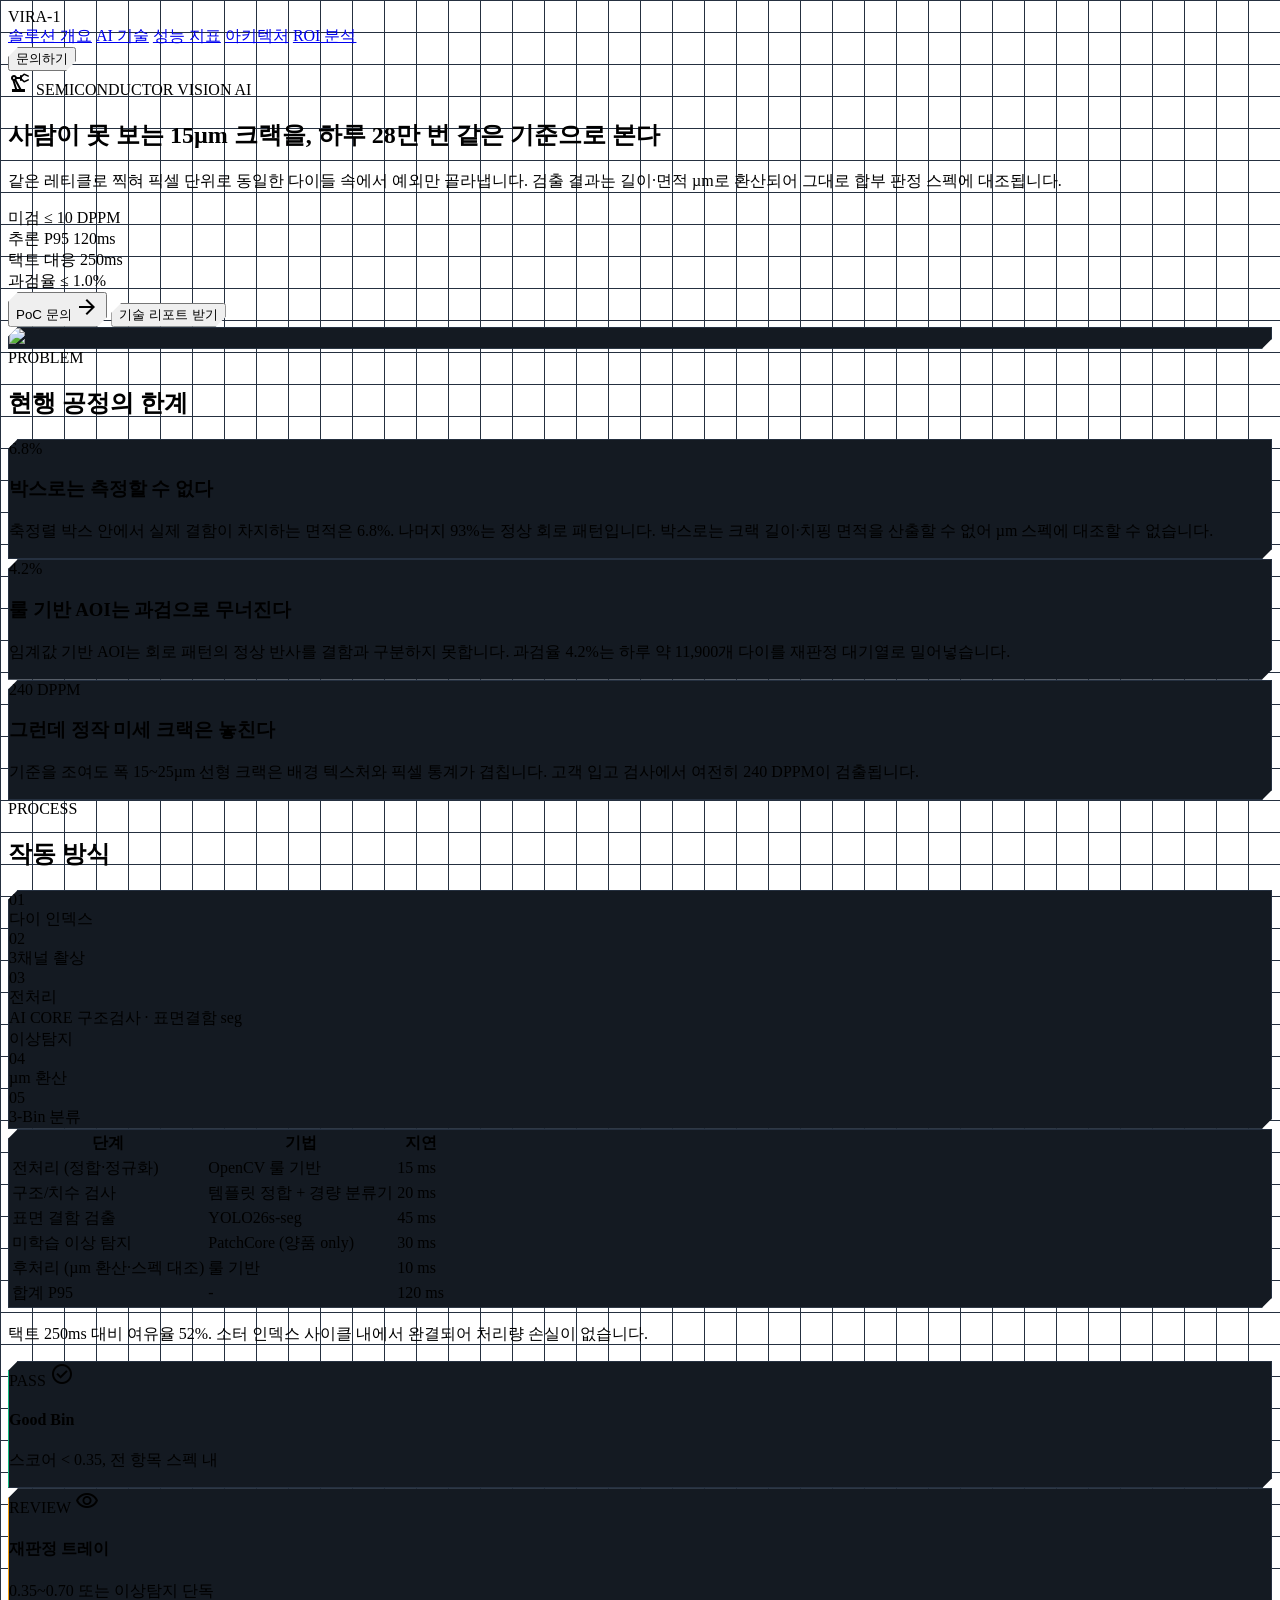
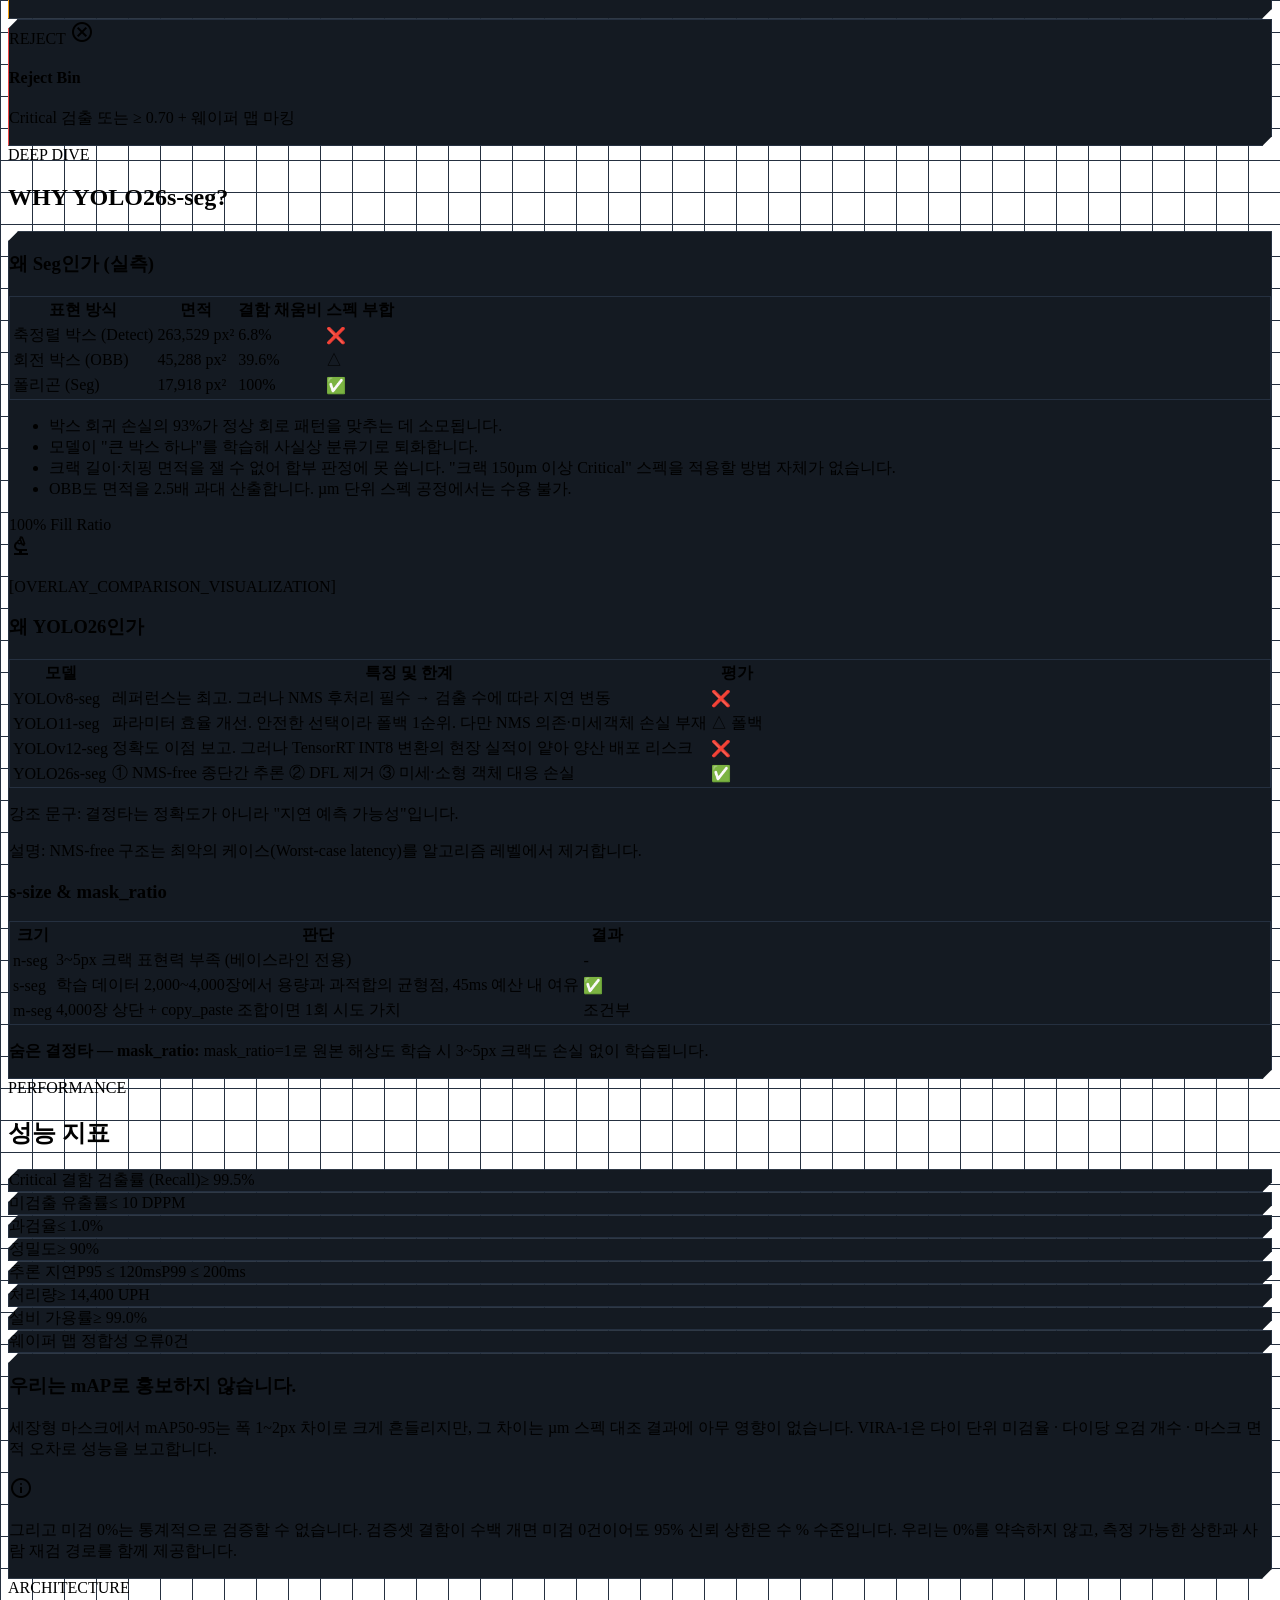
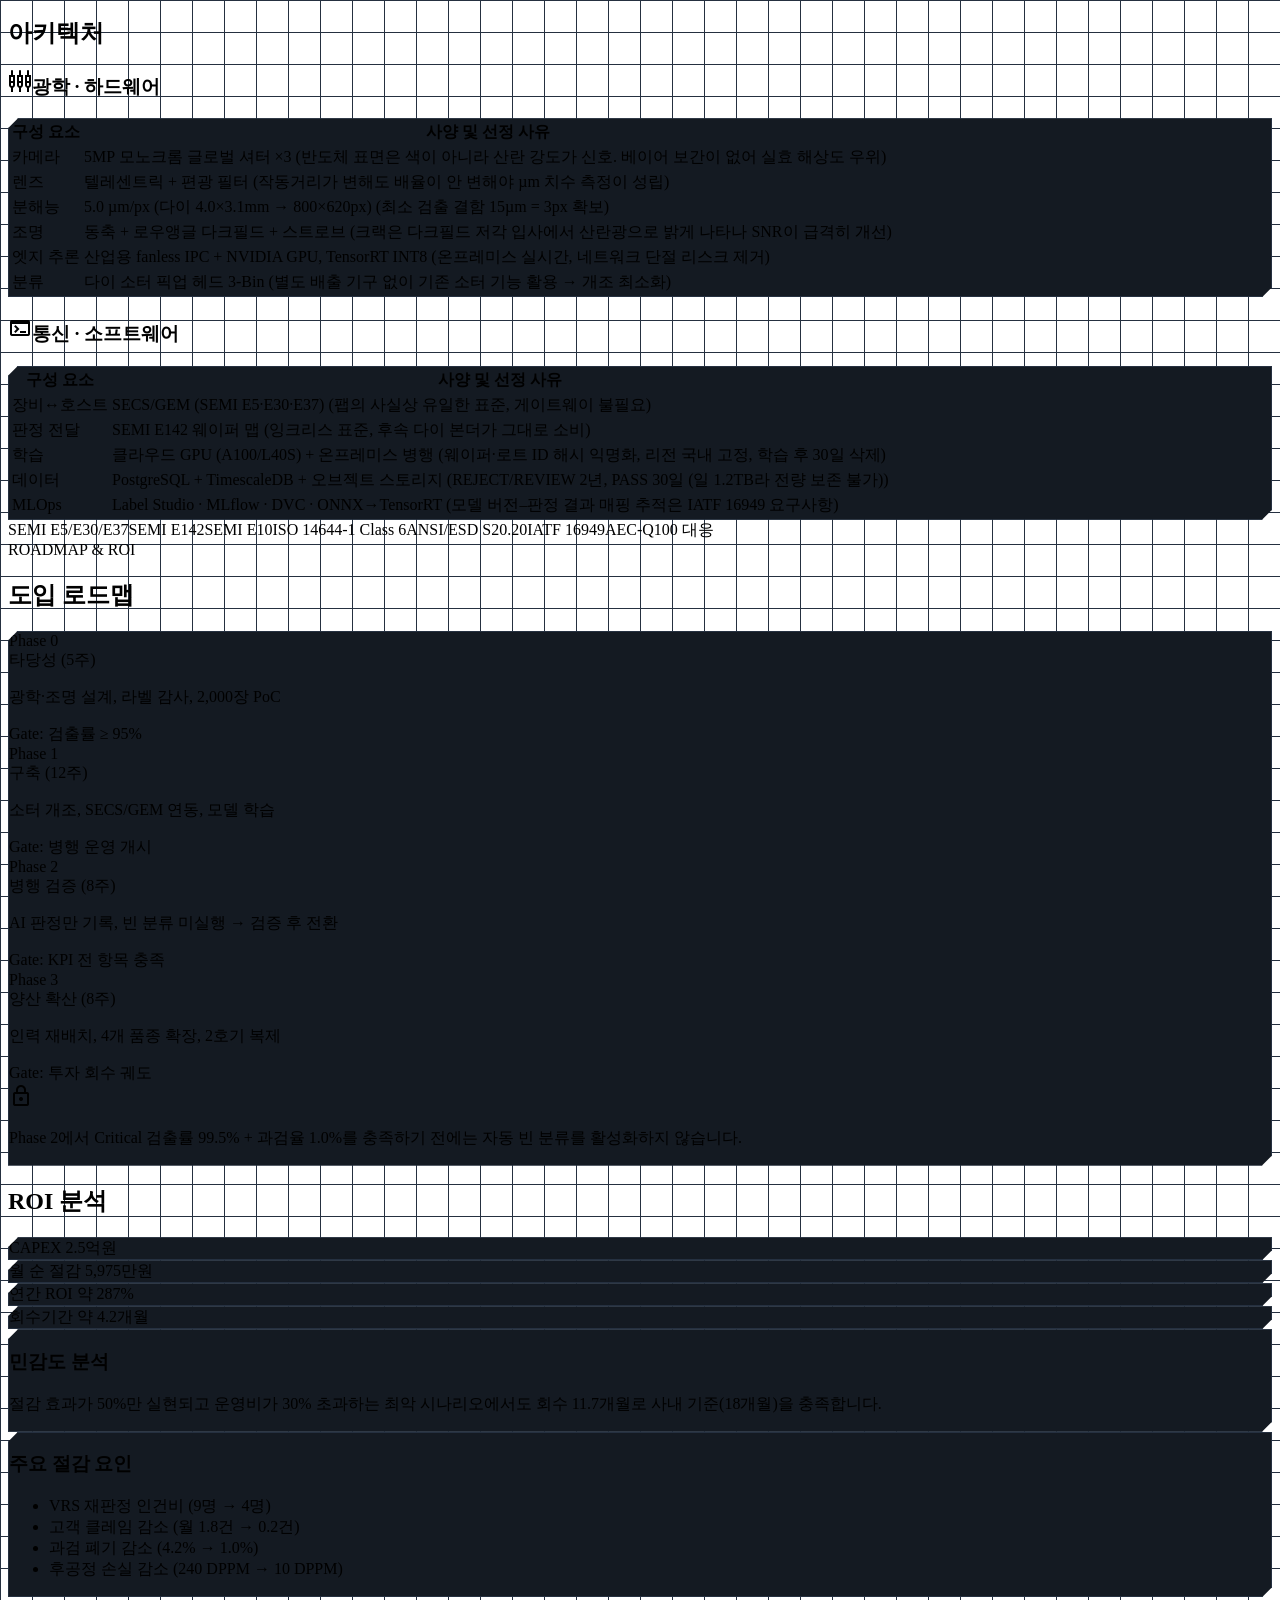
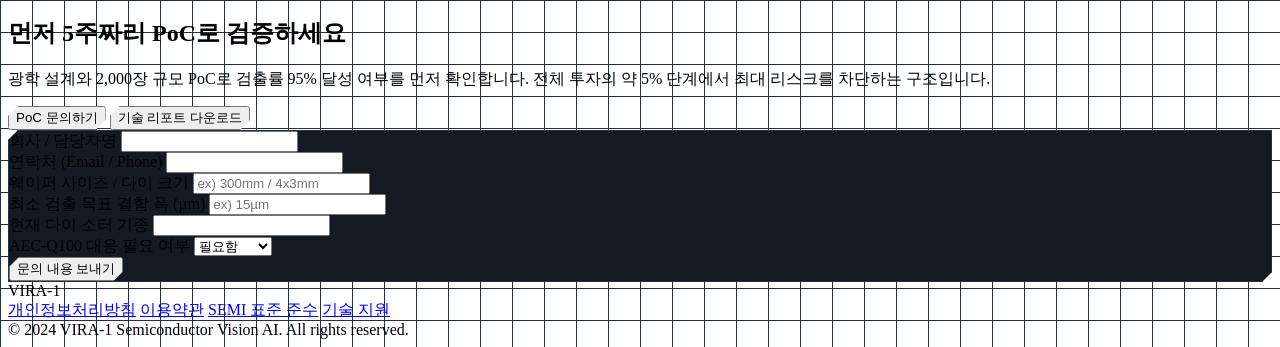
==== index.html @ bc15e4a3 "v4" ====
<!DOCTYPE html>

<html class="dark" lang="ko"><head>
<meta charset="utf-8"/>
<meta content="width=device-width, initial-scale=1.0" name="viewport"/>
<title>VIRA-1: Semiconductor AI Vision Inspection</title>
<script src="https://cdn.tailwindcss.com?plugins=forms,container-queries"></script>
<link href="https://fonts.googleapis.com/css2?family=Hanken+Grotesk:wght@400;600;700&amp;family=JetBrains+Mono:wght@400;500&amp;display=swap" rel="stylesheet"/>
<link href="https://fonts.googleapis.com/css2?family=Material+Symbols+Outlined:wght,FILL@100..700,0..1&amp;display=swap" rel="stylesheet"/>
<script id="tailwind-config">
        tailwind.config = {
            darkMode: "class",
            theme: {
                extend: {
                    "colors": {
                        "inverse-surface": "#dde4e5",
                        "primary-fixed-dim": "#2fd9f4",
                        "surface-container-low": "#161d1e",
                        "on-primary-fixed-variant": "#004e5a",
                        "tertiary": "#ffd6a7",
                        "primary-fixed": "#a2eeff",
                        "on-tertiary-container": "#704500",
                        "on-secondary-container": "#00311f",
                        "on-primary-fixed": "#001f25",
                        "surface": "#0e1416",
                        "on-tertiary-fixed": "#2a1700",
                        "tertiary-fixed-dim": "#ffb95f",
                        "on-surface-variant": "#bbc9cd",
                        "on-surface": "#dde4e5",
                        "secondary": "#4edea3",
                        "surface-bright": "#343a3c",
                        "surface-variant": "#2f3638",
                        "surface-container": "#1a2122",
                        "on-error": "#690005",
                        "on-error-container": "#ffdad6",
                        "error-container": "#93000a",
                        "on-tertiary": "#472a00",
                        "secondary-fixed": "#6ffbbe",
                        "inverse-on-surface": "#2b3233",
                        "outline": "#859397",
                        "surface-dim": "#0e1416",
                        "surface-tint": "#2fd9f4",
                        "inverse-primary": "#006877",
                        "primary": "#8aebff",
                        "tertiary-fixed": "#ffddb8",
                        "background": "#0B0F14", /* OVERRIDING BASE BACKGROUND PER STYLE GUIDANCE */
                        "on-primary-container": "#005763",
                        "surface-container-highest": "#2f3638",
                        "on-secondary": "#003824",
                        "on-secondary-fixed-variant": "#005236",
                        "secondary-fixed-dim": "#4edea3",
                        "on-background": "#dde4e5",
                        "on-tertiary-fixed-variant": "#653e00",
                        "error": "#ffb4ab",
                        "secondary-container": "#00a572",
                        "surface-container-high": "#242b2d",
                        "surface-container-lowest": "#090f11",
                        "on-secondary-fixed": "#002113",
                        "on-primary": "#00363e",
                        "primary-container": "#22d3ee",
                        "tertiary-container": "#ffb147",
                        "outline-variant": "#253040" /* OVERRIDING BASE OUTLINE PER STYLE GUIDANCE */
                    },
                    "borderRadius": {
                        "DEFAULT": "0.25rem",
                        "lg": "0.5rem",
                        "xl": "0.75rem",
                        "full": "9999px"
                    },
                    "spacing": {
                        "grid-unit": "8px",
                        "gutter": "24px",
                        "section-gap": "96px",
                        "card-padding": "24px",
                        "container-max": "1200px"
                    },
                    "fontFamily": {
                        "data-sm": ["JetBrains Mono"],
                        "headline-md": ["Hanken Grotesk"],
                        "display-lg": ["Hanken Grotesk"],
                        "body-lg": ["Hanken Grotesk"],
                        "body-md": ["Hanken Grotesk"],
                        "label-mono": ["JetBrains Mono"],
                        "headline-sm": ["Hanken Grotesk"]
                    },
                    "fontSize": {
                        "data-sm": ["12px", { "lineHeight": "1.2", "fontWeight": "400" }],
                        "headline-md": ["32px", { "lineHeight": "1.2", "fontWeight": "600" }],
                        "display-lg": ["48px", { "lineHeight": "1.1", "letterSpacing": "-0.02em", "fontWeight": "700" }],
                        "body-lg": ["18px", { "lineHeight": "1.6", "fontWeight": "400" }],
                        "body-md": ["16px", { "lineHeight": "1.5", "fontWeight": "400" }],
                        "label-mono": ["14px", { "lineHeight": "1.2", "fontWeight": "500" }],
                        "headline-sm": ["24px", { "lineHeight": "1.3", "fontWeight": "600" }]
                    }
                }
            }
        }
    </script>
<style>
        .wafer-grid {
            background-image: 
                linear-gradient(to right, #253040 1px, transparent 1px),
                linear-gradient(to bottom, #253040 1px, transparent 1px);
            background-size: 32px 32px;
        }
        .tech-card {
            background-color: #141A22;
            border: 1px solid #253040;
            transition: all 0.2s ease-in-out;
        }
        .tech-card:hover {
            border-color: rgba(34, 211, 238, 0.5);
            box-shadow: inset 0 0 20px rgba(34, 211, 238, 0.05);
        }
        .polygon-outline {
            clip-path: polygon(10px 0, 100% 0, 100% calc(100% - 10px), calc(100% - 10px) 100%, 0 100%, 0 10px);
        }
        .glow-accent {
            box-shadow: 0 0 15px rgba(34, 211, 238, 0.2);
        }
        .status-pass {
            background-color: rgba(16, 185, 129, 0.1);
            border-left: 2px solid #10B981;
            border-top: 1px solid #253040;
            border-right: 1px solid #253040;
            border-bottom: 1px solid #253040;
        }
    </style>
</head>
<body class="bg-background text-on-background min-h-screen font-body-md text-body-md flex flex-col relative wafer-grid">
<!-- Navbar -->
<nav class="bg-surface/80 dark:bg-surface/80 backdrop-blur-md font-headline-sm text-headline-sm. Labels: font-label-mono text-label-mono. docked full-width top-0 sticky border-b border-outline-variant/30 flat no shadows flex justify-between items-center w-full px-gutter max-w-container-max mx-auto h-16 z-50">
<div class="font-headline-sm text-headline-sm font-bold tracking-tighter text-primary dark:text-primary">VIRA-1</div>
<div class="hidden md:flex space-x-8">
<a class="text-on-surface-variant dark:text-on-surface-variant hover:text-primary dark:hover:text-primary transition-colors hover:bg-surface-container-high/50 transition-all duration-200 px-4 py-2 rounded-DEFAULT font-label-mono text-label-mono" href="#overview">솔루션 개요</a>
<a class="text-on-surface-variant dark:text-on-surface-variant hover:text-primary dark:hover:text-primary transition-colors hover:bg-surface-container-high/50 transition-all duration-200 px-4 py-2 rounded-DEFAULT font-label-mono text-label-mono" href="#ai-tech">AI 기술</a>
<a class="text-on-surface-variant dark:text-on-surface-variant hover:text-primary dark:hover:text-primary transition-colors hover:bg-surface-container-high/50 transition-all duration-200 px-4 py-2 rounded-DEFAULT font-label-mono text-label-mono" href="#metrics">성능 지표</a>
<a class="text-on-surface-variant dark:text-on-surface-variant hover:text-primary dark:hover:text-primary transition-colors hover:bg-surface-container-high/50 transition-all duration-200 px-4 py-2 rounded-DEFAULT font-label-mono text-label-mono" href="#architecture">아키텍처</a>
<a class="text-on-surface-variant dark:text-on-surface-variant hover:text-primary dark:hover:text-primary transition-colors hover:bg-surface-container-high/50 transition-all duration-200 px-4 py-2 rounded-DEFAULT font-label-mono text-label-mono" href="#roi">ROI 분석</a>
</div>
<button class="bg-primary-container text-black font-label-mono text-label-mono px-6 py-2 hover:bg-primary transition-colors polygon-outline">문의하기</button>
</nav>
<!-- Main Content -->
<main class="flex-grow w-full max-w-container-max mx-auto px-gutter pb-section-gap">
<!-- Section 1: Hero -->
<section class="min-h-[80vh] flex flex-col justify-center items-start pt-section-gap">
<div class="grid grid-cols-1 md:grid-cols-2 gap-gutter items-center w-full">
<div class="space-y-6 z-10">
<div class="inline-flex items-center space-x-2 border border-outline-variant px-3 py-1 rounded-DEFAULT text-primary font-label-mono text-label-mono">
<span class="material-symbols-outlined text-[16px]">precision_manufacturing</span>
<span class="">SEMICONDUCTOR VISION AI</span>
</div>
<h1 class="font-display-lg text-display-lg text-on-surface">사람이 못 보는 15µm 크랙을, 하루 28만 번 같은 기준으로 본다</h1>
<p class="font-body-lg text-body-lg text-on-surface-variant max-w-2xl">같은 레티클로 찍혀 픽셀 단위로 동일한 다이들 속에서 예외만 골라냅니다. 검출 결과는 길이·면적 µm로 환산되어 그대로 합부 판정 스펙에 대조됩니다.</p><div class="grid grid-cols-2 md:grid-cols-4 gap-4 mt-6 border-t border-b border-outline-variant/30 py-4">
<div class="flex flex-col">
<span class="text-on-surface-variant/50 font-label-mono text-data-sm">미검</span>
<span class="text-primary font-bold font-data-sm text-body-lg tracking-tighter">≤ 10 DPPM</span>
</div>
<div class="flex flex-col">
<span class="text-on-surface-variant/50 font-label-mono text-data-sm">추론 P95</span>
<span class="text-primary font-bold font-data-sm text-body-lg tracking-tighter">120ms</span>
</div>
<div class="flex flex-col">
<span class="text-on-surface-variant/50 font-label-mono text-data-sm">택트 대응</span>
<span class="text-primary font-bold font-data-sm text-body-lg tracking-tighter">250ms</span>
</div>
<div class="flex flex-col">
<span class="text-on-surface-variant/50 font-label-mono text-data-sm">과검율</span>
<span class="text-primary font-bold font-data-sm text-body-lg tracking-tighter">≤ 1.0%</span>
</div>
</div>
<div class="flex space-x-4 pt-4"><button class="bg-primary-container text-black font-label-mono text-label-mono px-8 py-3 hover:bg-primary transition-colors polygon-outline flex items-center space-x-2">
<span class="">PoC 문의</span>
<span class="material-symbols-outlined">arrow_forward</span>
</button>
<button class="border border-outline-variant text-on-surface font-label-mono text-label-mono px-8 py-3 hover:bg-surface-container-high/50 transition-colors polygon-outline">
    기술 리포트 받기
</button></div>
</div>
<div class="relative h-[400px] w-full tech-card polygon-outline flex items-center justify-center overflow-hidden glow-accent">
<img class="w-full h-full object-cover opacity-60 mix-blend-screen" data-alt="A highly detailed, ultra-realistic macro shot of a 300mm semiconductor wafer under inspection. The scene is illuminated by technical, glowing cyan light panels reflecting off the silicon surface. The aesthetic is industrial, precise, and futuristic, strictly adhering to a dark-mode palette (#0B0F14 base) with luminescent #22D3EE accents. Thin geometric overlays simulate an AI vision targeting system scanning the microchips." src="https://lh3.googleusercontent.com/aida-public/[base64]"/>
<div class="absolute inset-0 border border-primary/50 m-4 pointer-events-none"></div>
<div class="absolute inset-0 bg-gradient-to-t from-background via-transparent to-transparent"></div>
</div>
</div>
</section><section class="pt-section-gap" id="problem">
<div class="space-y-4 mb-12">
<div class="inline-flex items-center px-3 py-1 border border-outline-variant rounded-DEFAULT text-primary font-label-mono text-label-mono">
      PROBLEM
    </div>
<h2 class="font-headline-md text-headline-md text-on-surface">현행 공정의 한계</h2>
</div>
<div class="grid grid-cols-1 md:grid-cols-3 gap-gutter">
<!-- Card 1 -->
<div class="tech-card p-card-padding polygon-outline flex flex-col space-y-4">
<div class="font-display-lg text-display-lg text-primary tabular-nums">6.8%</div>
<h3 class="font-headline-sm text-headline-sm text-on-surface">박스로는 측정할 수 없다</h3>
<p class="font-body-md text-body-md text-on-surface-variant">축정렬 박스 안에서 실제 결함이 차지하는 면적은 6.8%. 나머지 93%는 정상 회로 패턴입니다. 박스로는 크랙 길이·치핑 면적을 산출할 수 없어 µm 스펙에 대조할 수 없습니다.</p>
</div>
<!-- Card 2 -->
<div class="tech-card p-card-padding polygon-outline flex flex-col space-y-4">
<div class="font-display-lg text-display-lg text-primary tabular-nums">4.2%</div>
<h3 class="font-headline-sm text-headline-sm text-on-surface">룰 기반 AOI는 과검으로 무너진다</h3>
<p class="font-body-md text-body-md text-on-surface-variant">임계값 기반 AOI는 회로 패턴의 정상 반사를 결함과 구분하지 못합니다. 과검율 4.2%는 하루 약 11,900개 다이를 재판정 대기열로 밀어넣습니다.</p>
</div>
<!-- Card 3 -->
<div class="tech-card p-card-padding polygon-outline flex flex-col space-y-4">
<div class="font-display-lg text-display-lg text-primary tabular-nums">240 DPPM</div>
<h3 class="font-headline-sm text-headline-sm text-on-surface">그런데 정작 미세 크랙은 놓친다</h3>
<p class="font-body-md text-body-md text-on-surface-variant">기준을 조여도 폭 15~25µm 선형 크랙은 배경 텍스처와 픽셀 통계가 겹칩니다. 고객 입고 검사에서 여전히 240 DPPM이 검출됩니다.</p>
</div>
</div>
</section>
<!-- Process Section -->
<section class="pt-section-gap" id="how-it-works">
<div class="space-y-4 mb-12">
<div class="inline-flex items-center px-3 py-1 border border-outline-variant rounded-DEFAULT text-primary font-label-mono text-label-mono">
      PROCESS
    </div>
<h2 class="font-headline-md text-headline-md text-on-surface">작동 방식</h2>
</div>
<!-- Flow Diagram -->
<div class="tech-card p-card-padding polygon-outline mb-12 overflow-x-auto">
<div class="flex items-center justify-between min-w-[800px] py-8">
<div class="flex flex-col items-center space-y-2">
<div class="w-12 h-12 border border-primary/30 flex items-center justify-center text-primary font-label-mono text-data-sm">01</div>
<span class="text-on-surface font-label-mono text-label-mono">다이 인덱스</span>
</div>
<div class="flex-grow h-px bg-outline-variant/30 mx-4 relative">
<div class="absolute right-0 -top-1 w-2 h-2 border-t border-r border-primary/50 rotate-45"></div>
</div>
<div class="flex flex-col items-center space-y-2">
<div class="w-12 h-12 border border-primary/30 flex items-center justify-center text-primary font-label-mono text-data-sm">02</div>
<span class="text-on-surface font-label-mono text-label-mono">3채널 촬상</span>
</div>
<div class="flex-grow h-px bg-outline-variant/30 mx-4 relative">
<div class="absolute right-0 -top-1 w-2 h-2 border-t border-r border-primary/50 rotate-45"></div>
</div>
<div class="flex flex-col items-center space-y-2">
<div class="w-12 h-12 border border-primary/30 flex items-center justify-center text-primary font-label-mono text-data-sm">03</div>
<span class="text-on-surface font-label-mono text-label-mono">전처리</span>
</div>
<div class="flex-grow h-px bg-outline-variant/30 mx-4 relative">
<div class="absolute right-0 -top-1 w-2 h-2 border-t border-r border-primary/50 rotate-45"></div>
</div>
<div class="flex flex-col items-center space-y-2 px-6 py-4 border border-primary/50 bg-primary/5">
<span class="text-primary font-label-mono text-data-sm mb-1">AI CORE</span>
<span class="text-on-surface font-bold text-center text-label-mono">구조검사 · 표면결함 seg<br/>이상탐지</span>
</div>
<div class="flex-grow h-px bg-outline-variant/30 mx-4 relative">
<div class="absolute right-0 -top-1 w-2 h-2 border-t border-r border-primary/50 rotate-45"></div>
</div>
<div class="flex flex-col items-center space-y-2">
<div class="w-12 h-12 border border-primary/30 flex items-center justify-center text-primary font-label-mono text-data-sm">04</div>
<span class="text-on-surface font-label-mono text-label-mono">µm 환산</span>
</div>
<div class="flex-grow h-px bg-outline-variant/30 mx-4 relative">
<div class="absolute right-0 -top-1 w-2 h-2 border-t border-r border-primary/50 rotate-45"></div>
</div>
<div class="flex flex-col items-center space-y-2">
<div class="w-12 h-12 border border-primary/30 flex items-center justify-center text-primary font-label-mono text-data-sm">05</div>
<span class="text-on-surface font-label-mono text-label-mono">3-Bin 분류</span>
</div>
</div>
</div>
<!-- Performance Table -->
<div class="tech-card polygon-outline overflow-hidden mb-6">
<table class="w-full text-left border-collapse">
<thead>
<tr class="border-b border-outline-variant/30 bg-surface-container-low">
<th class="p-4 font-label-mono text-label-mono text-on-surface-variant">단계</th>
<th class="p-4 font-label-mono text-label-mono text-on-surface-variant">기법</th>
<th class="p-4 font-label-mono text-label-mono text-on-surface-variant text-right">지연</th>
</tr>
</thead>
<tbody class="font-body-md text-on-surface tabular-nums">
<tr class="border-b border-outline-variant/30">
<td class="p-4">전처리 (정합·정규화)</td>
<td class="p-4 text-on-surface-variant">OpenCV 룰 기반</td>
<td class="p-4 text-right">15 ms</td>
</tr>
<tr class="border-b border-outline-variant/30">
<td class="p-4">구조/치수 검사</td>
<td class="p-4 text-on-surface-variant">템플릿 정합 + 경량 분류기</td>
<td class="p-4 text-right">20 ms</td>
</tr>
<tr class="border-b border-outline-variant/30">
<td class="p-4">표면 결함 검출</td>
<td class="p-4 text-on-surface-variant">YOLO26s-seg</td>
<td class="p-4 text-right">45 ms</td>
</tr>
<tr class="border-b border-outline-variant/30">
<td class="p-4">미학습 이상 탐지</td>
<td class="p-4 text-on-surface-variant">PatchCore (양품 only)</td>
<td class="p-4 text-right">30 ms</td>
</tr>
<tr class="border-b border-outline-variant/30">
<td class="p-4">후처리 (µm 환산·스펙 대조)</td>
<td class="p-4 text-on-surface-variant">룰 기반</td>
<td class="p-4 text-right">10 ms</td>
</tr>
<tr class="bg-primary/10 text-primary font-bold">
<td class="p-4">합계 P95</td>
<td class="p-4">-</td>
<td class="p-4 text-right">120 ms</td>
</tr>
</tbody>
</table>
</div>
<p class="text-on-surface-variant font-body-md mb-12">
    택트 <span class="tabular-nums">250ms</span> 대비 여유율 <span class="tabular-nums">52%</span>. 소터 인덱스 사이클 내에서 완결되어 처리량 손실이 없습니다.
  </p>
<!-- Classification Cards -->
<div class="grid grid-cols-1 md:grid-cols-3 gap-gutter">
<div class="tech-card p-card-padding polygon-outline border-l-4" style="border-left-color: #10B981;">
<div class="flex justify-between items-start mb-4">
<span class="font-label-mono text-label-mono px-2 py-1 bg-[#10B981]/10 text-[#10B981]">PASS</span>
<span class="material-symbols-outlined text-[#10B981]">check_circle</span>
</div>
<h4 class="font-headline-sm text-headline-sm text-on-surface mb-2">Good Bin</h4>
<p class="font-body-md text-on-surface-variant">스코어 &lt; 0.35, 전 항목 스펙 내</p>
</div>
<div class="tech-card p-card-padding polygon-outline border-l-4" style="border-left-color: #F59E0B;">
<div class="flex justify-between items-start mb-4">
<span class="font-label-mono text-label-mono px-2 py-1 bg-[#F59E0B]/10 text-[#F59E0B]">REVIEW</span>
<span class="material-symbols-outlined text-[#F59E0B]">visibility</span>
</div>
<h4 class="font-headline-sm text-headline-sm text-on-surface mb-2">재판정 트레이</h4>
<p class="font-body-md text-on-surface-variant">0.35~0.70 또는 이상탐지 단독</p>
</div>
<div class="tech-card p-card-padding polygon-outline border-l-4" style="border-left-color: #EF4444;">
<div class="flex justify-between items-start mb-4">
<span class="font-label-mono text-label-mono px-2 py-1 bg-[#EF4444]/10 text-[#EF4444]">REJECT</span>
<span class="material-symbols-outlined text-[#EF4444]">cancel</span>
</div>
<h4 class="font-headline-sm text-headline-sm text-on-surface mb-2">Reject Bin</h4>
<p class="font-body-md text-on-surface-variant">Critical 검출 또는 ≥ 0.70 + 웨이퍼 맵 마킹</p>
</div>
</div>
</section>
<!-- Deep Dive Section -->
<section class="pt-section-gap" id="yolo-deep-dive">
<div class="space-y-4 mb-12">
<div class="inline-flex items-center px-3 py-1 border border-outline-variant rounded-DEFAULT text-primary font-label-mono text-label-mono">DEEP DIVE</div>
<h2 class="font-headline-md text-headline-md text-on-surface">WHY YOLO26s-seg?</h2>
</div>
<div class="tech-card polygon-outline overflow-hidden">
<div class="p-card-padding space-y-12">
<!-- Block 1 -->
<div>
<h3 class="font-headline-sm text-primary mb-4">왜 Seg인가 (실측)</h3>
<div class="grid grid-cols-1 md:grid-cols-2 gap-gutter">
<div class="space-y-6">
<div class="tech-card bg-surface-container-lowest/50 p-4 border-primary/30 overflow-x-auto">
<table class="w-full text-data-sm tabular-nums min-w-[300px]">
<thead class="text-on-surface-variant border-b border-outline-variant/30">
<tr>
<th class="pb-2 text-left">표현 방식</th>
<th class="pb-2 text-right">면적</th>
<th class="pb-2 text-right">결함 채움비</th>
<th class="pb-2 text-center">스펙 부합</th>
</tr>
</thead>
<tbody class="text-on-surface">
<tr class="border-b border-outline-variant/10">
<td class="py-2">축정렬 박스 (Detect)</td>
<td class="py-2 text-right">263,529 px²</td>
<td class="py-2 text-right text-[#EF4444]">6.8%</td>
<td class="py-2 text-center">❌</td>
</tr>
<tr class="border-b border-outline-variant/10">
<td class="py-2">회전 박스 (OBB)</td>
<td class="py-2 text-right">45,288 px²</td>
<td class="py-2 text-right text-[#F59E0B]">39.6%</td>
<td class="py-2 text-center">△</td>
</tr>
<tr>
<td class="py-2 text-primary">폴리곤 (Seg)</td>
<td class="py-2 text-right text-primary">17,918 px²</td>
<td class="py-2 text-right text-primary">100%</td>
<td class="py-2 text-center">✅</td>
</tr>
</tbody>
</table>
</div>
<div class="space-y-4">
<ul class="list-disc pl-5 space-y-2 text-body-md text-on-surface-variant">
<li>박스 회귀 손실의 93%가 정상 회로 패턴을 맞추는 데 소모됩니다.</li>
<li>모델이 "큰 박스 하나"를 학습해 사실상 분류기로 퇴화합니다.</li>
<li>크랙 길이·치핑 면적을 잴 수 없어 합부 판정에 못 씁니다. "크랙 150µm 이상 Critical" 스펙을 적용할 방법 자체가 없습니다.</li>
<li>OBB도 면적을 2.5배 과대 산출합니다. µm 단위 스펙 공정에서는 수용 불가.</li>
</ul>
<div class="flex items-center space-x-4"><div class="flex-grow h-2 bg-outline-variant/30 rounded-full overflow-hidden"><div class="h-full bg-primary w-[100%] glow-accent"></div></div><span class="font-label-mono text-primary">100% Fill Ratio</span></div></div>
</div>
<div class="relative aspect-video bg-surface-container-lowest border border-outline-variant/30 flex items-center justify-center overflow-hidden"><div class="absolute inset-0 opacity-20 wafer-grid"></div><div class="z-10 text-center"><span class="material-symbols-outlined text-primary text-4xl mb-2">biotech</span><p class="font-label-mono text-data-sm text-on-surface-variant">[OVERLAY_COMPARISON_VISUALIZATION]</p></div></div>
</div>
</div>
<!-- Block 2 -->
<div class="pt-8 border-t border-outline-variant/30">
<h3 class="font-headline-sm text-primary mb-4">왜 YOLO26인가</h3>
<div class="tech-card bg-surface-container-lowest/50 p-4 border-primary/30 overflow-x-auto mb-6">
<table class="w-full text-data-sm min-w-[500px]">
<thead class="text-on-surface-variant border-b border-outline-variant/30">
<tr>
<th class="pb-2 text-left">모델</th>
<th class="pb-2 text-left">특징 및 한계</th>
<th class="pb-2 text-center">평가</th>
</tr>
</thead>
<tbody class="text-on-surface">
<tr class="border-b border-outline-variant/10">
<td class="py-2 font-bold">YOLOv8-seg</td>
<td class="py-2 text-on-surface-variant">레퍼런스는 최고. 그러나 NMS 후처리 필수 → 검출 수에 따라 지연 변동</td>
<td class="py-2 text-center text-[#EF4444]">❌</td>
</tr>
<tr class="border-b border-outline-variant/10">
<td class="py-2 font-bold">YOLO11-seg</td>
<td class="py-2 text-on-surface-variant">파라미터 효율 개선. 안전한 선택이라 폴백 1순위. 다만 NMS 의존·미세객체 손실 부재</td>
<td class="py-2 text-center text-[#F59E0B]">△ 폴백</td>
</tr>
<tr class="border-b border-outline-variant/10">
<td class="py-2 font-bold">YOLOv12-seg</td>
<td class="py-2 text-on-surface-variant">정확도 이점 보고. 그러나 TensorRT INT8 변환의 현장 실적이 얕아 양산 배포 리스크</td>
<td class="py-2 text-center text-[#EF4444]">❌</td>
</tr>
<tr>
<td class="py-2 font-bold text-primary">YOLO26s-seg</td>
<td class="py-2 text-primary">① NMS-free 종단간 추론 ② DFL 제거 ③ 미세·소형 객체 대응 손실</td>
<td class="py-2 text-center">✅</td>
</tr>
</tbody>
</table>
</div>
<div class="bg-primary/5 border-l-4 border-primary p-4 mb-4">
<p class="font-body-md text-on-surface font-bold">강조 문구: 결정타는 정확도가 아니라 "지연 예측 가능성"입니다.</p>
</div>
<p class="font-body-md text-on-surface-variant">설명: NMS-free 구조는 최악의 케이스(Worst-case latency)를 알고리즘 레벨에서 제거합니다.</p>
</div>
<!-- Block 3 -->
<div class="pt-8 border-t border-outline-variant/30">
<h3 class="font-headline-sm text-primary mb-4">s-size &amp; mask_ratio</h3>
<div class="tech-card bg-surface-container-lowest/50 p-4 border-primary/30 overflow-x-auto mb-6">
<table class="w-full text-data-sm min-w-[400px]">
<thead class="text-on-surface-variant border-b border-outline-variant/30">
<tr>
<th class="pb-2 text-left">크기</th>
<th class="pb-2 text-left">판단</th>
<th class="pb-2 text-center">결과</th>
</tr>
</thead>
<tbody class="text-on-surface">
<tr class="border-b border-outline-variant/10">
<td class="py-2 font-bold">n-seg</td>
<td class="py-2 text-on-surface-variant">3~5px 크랙 표현력 부족 (베이스라인 전용)</td>
<td class="py-2 text-center">-</td>
</tr>
<tr class="border-b border-outline-variant/10">
<td class="py-2 font-bold text-primary">s-seg</td>
<td class="py-2 text-primary">학습 데이터 2,000~4,000장에서 용량과 과적합의 균형점, 45ms 예산 내 여유</td>
<td class="py-2 text-center">✅</td>
</tr>
<tr>
<td class="py-2 font-bold">m-seg</td>
<td class="py-2 text-on-surface-variant">4,000장 상단 + copy_paste 조합이면 1회 시도 가치</td>
<td class="py-2 text-center text-[#F59E0B]">조건부</td>
</tr>
</tbody>
</table>
</div>
<div class="bg-surface-container/50 border border-outline-variant p-4">
<p class="font-body-md text-on-surface-variant"><strong class="text-primary">숨은 결정타 — mask_ratio:</strong> mask_ratio=1로 원본 해상도 학습 시 3~5px 크랙도 손실 없이 학습됩니다.</p>
</div>
</div>
</div>
</div>
</section>
<!-- Performance Section -->
<section class="pt-section-gap" id="performance"><div class="space-y-4 mb-12"><div class="inline-flex items-center px-3 py-1 border border-outline-variant rounded-DEFAULT text-primary font-label-mono text-label-mono">PERFORMANCE</div><h2 class="font-headline-md text-headline-md text-on-surface">성능 지표</h2></div><div class="grid grid-cols-1 md:grid-cols-2 lg:grid-cols-4 gap-gutter mb-12"><div class="tech-card p-4 polygon-outline flex flex-col space-y-2"><span class="text-on-surface-variant/50 font-label-mono text-data-sm">Critical 결함 검출률 (Recall)</span><span class="text-primary font-display-lg text-headline-md tabular-nums">≥ 99.5%</span></div><div class="tech-card p-4 polygon-outline flex flex-col space-y-2"><span class="text-on-surface-variant/50 font-label-mono text-data-sm">미검출 유출률</span><span class="text-primary font-display-lg text-headline-md tabular-nums">≤ 10 DPPM</span></div><div class="tech-card p-4 polygon-outline flex flex-col space-y-2"><span class="text-on-surface-variant/50 font-label-mono text-data-sm">과검율</span><span class="text-primary font-display-lg text-headline-md tabular-nums">≤ 1.0%</span></div><div class="tech-card p-4 polygon-outline flex flex-col space-y-2"><span class="text-on-surface-variant/50 font-label-mono text-data-sm">정밀도</span><span class="text-primary font-display-lg text-headline-md tabular-nums">≥ 90%</span></div><div class="tech-card p-4 polygon-outline flex flex-col space-y-2"><span class="text-on-surface-variant/50 font-label-mono text-data-sm">추론 지연</span><span class="text-primary font-display-lg text-headline-md tabular-nums">P95 ≤ 120ms</span><span class="text-on-surface-variant/50 font-label-mono text-data-sm">P99 ≤ 200ms</span></div><div class="tech-card p-4 polygon-outline flex flex-col space-y-2"><span class="text-on-surface-variant/50 font-label-mono text-data-sm">처리량</span><span class="text-primary font-display-lg text-headline-md tabular-nums">≥ 14,400 UPH</span></div><div class="tech-card p-4 polygon-outline flex flex-col space-y-2"><span class="text-on-surface-variant/50 font-label-mono text-data-sm">설비 가용률</span><span class="text-primary font-display-lg text-headline-md tabular-nums">≥ 99.0%</span></div><div class="tech-card p-4 polygon-outline flex flex-col space-y-2"><span class="text-on-surface-variant/50 font-label-mono text-data-sm">웨이퍼 맵 정합성 오류</span><span class="text-primary font-display-lg text-headline-md tabular-nums">0건</span></div></div><div class="tech-card p-card-padding polygon-outline bg-primary/5 border-primary/30 space-y-6"><div class="space-y-2"><h3 class="font-headline-sm text-headline-sm text-primary">우리는 mAP로 홍보하지 않습니다.</h3><p class="font-body-md text-on-surface-variant">세장형 마스크에서 mAP50-95는 폭 1~2px 차이로 크게 흔들리지만, 그 차이는 µm 스펙 대조 결과에 아무 영향이 없습니다. VIRA-1은 다이 단위 미검율 · 다이당 오검 개수 · 마스크 면적 오차로 성능을 보고합니다.</p></div><div class="pt-4 border-t border-outline-variant/30 flex items-start space-x-3"><span class="material-symbols-outlined text-primary">info</span><p class="font-body-md text-on-surface-variant/80 italic">그리고 미검 0%는 통계적으로 검증할 수 없습니다. 검증셋 결함이 수백 개면 미검 0건이어도 95% 신뢰 상한은 수 % 수준입니다. 우리는 0%를 약속하지 않고, 측정 가능한 상한과 사람 재검 경로를 함께 제공합니다.</p></div></div></section>
<!-- Architecture Section -->
<section class="pt-section-gap" id="architecture"><div class="space-y-4 mb-12"><div class="inline-flex items-center px-3 py-1 border border-outline-variant rounded-DEFAULT text-primary font-label-mono text-label-mono">ARCHITECTURE</div><h2 class="font-headline-md text-headline-md text-on-surface">아키텍처</h2></div><div class="grid grid-cols-1 md:grid-cols-2 gap-gutter"><div class="space-y-6"><h3 class="font-headline-sm text-primary flex items-center space-x-2"><span class="material-symbols-outlined">settings_input_component</span><span>광학 · 하드웨어</span></h3><div class="tech-card polygon-outline overflow-hidden"><table class="w-full text-left border-collapse"><thead class="bg-surface-container-low border-b border-outline-variant/30"><tr class="text-label-mono text-on-surface-variant"><th class="p-4">구성 요소</th><th class="p-4">사양 및 선정 사유</th></tr></thead><tbody class="text-body-md text-on-surface tabular-nums"><tr class="border-b border-outline-variant/10"><td class="p-4 font-bold">카메라</td><td class="p-4 text-on-surface-variant">5MP 모노크롬 글로벌 셔터 ×3 (반도체 표면은 색이 아니라 산란 강도가 신호. 베이어 보간이 없어 실효 해상도 우위)</td></tr><tr class="border-b border-outline-variant/10"><td class="p-4 font-bold">렌즈</td><td class="p-4 text-on-surface-variant">텔레센트릭 + 편광 필터 (작동거리가 변해도 배율이 안 변해야 µm 치수 측정이 성립)</td></tr><tr class="border-b border-outline-variant/10"><td class="p-4 font-bold">분해능</td><td class="p-4 text-on-surface-variant">5.0 µm/px (다이 4.0×3.1mm → 800×620px) (최소 검출 결함 15µm = 3px 확보)</td></tr><tr class="border-b border-outline-variant/10"><td class="p-4 font-bold">조명</td><td class="p-4 text-on-surface-variant">동축 + 로우앵글 다크필드 + 스트로브 (크랙은 다크필드 저각 입사에서 산란광으로 밝게 나타나 SNR이 급격히 개선)</td></tr><tr class="border-b border-outline-variant/10"><td class="p-4 font-bold">엣지 추론</td><td class="p-4 text-on-surface-variant">산업용 fanless IPC + NVIDIA GPU, TensorRT INT8 (온프레미스 실시간, 네트워크 단절 리스크 제거)</td></tr><tr><td class="p-4 font-bold">분류</td><td class="p-4 text-on-surface-variant">다이 소터 픽업 헤드 3-Bin (별도 배출 기구 없이 기존 소터 기능 활용 → 개조 최소화)</td></tr></tbody></table></div></div><div class="space-y-6"><h3 class="font-headline-sm text-primary flex items-center space-x-2"><span class="material-symbols-outlined">terminal</span><span>통신 · 소프트웨어</span></h3><div class="tech-card polygon-outline overflow-hidden"><table class="w-full text-left border-collapse"><thead class="bg-surface-container-low border-b border-outline-variant/30"><tr class="text-label-mono text-on-surface-variant"><th class="p-4">구성 요소</th><th class="p-4">사양 및 선정 사유</th></tr></thead><tbody class="text-body-md text-on-surface tabular-nums"><tr class="border-b border-outline-variant/10"><td class="p-4 font-bold">장비↔호스트</td><td class="p-4 text-on-surface-variant">SECS/GEM (SEMI E5·E30·E37) (팹의 사실상 유일한 표준, 게이트웨이 불필요)</td></tr><tr class="border-b border-outline-variant/10"><td class="p-4 font-bold">판정 전달</td><td class="p-4 text-on-surface-variant">SEMI E142 웨이퍼 맵 (잉크리스 표준, 후속 다이 본더가 그대로 소비)</td></tr><tr class="border-b border-outline-variant/10"><td class="p-4 font-bold">학습</td><td class="p-4 text-on-surface-variant">클라우드 GPU (A100/L40S) + 온프레미스 병행 (웨이퍼·로트 ID 해시 익명화, 리전 국내 고정, 학습 후 30일 삭제)</td></tr><tr class="border-b border-outline-variant/10"><td class="p-4 font-bold">데이터</td><td class="p-4 text-on-surface-variant">PostgreSQL + TimescaleDB + 오브젝트 스토리지 (REJECT/REVIEW 2년, PASS 30일 (일 1.2TB라 전량 보존 불가))</td></tr><tr><td class="p-4 font-bold">MLOps</td><td class="p-4 text-on-surface-variant">Label Studio · MLflow · DVC · ONNX→TensorRT (모델 버전–판정 결과 매핑 추적은 IATF 16949 요구사항)</td></tr></tbody></table></div></div></div><div class="mt-12 flex flex-wrap gap-4 justify-center border-t border-outline-variant/30 pt-8"><span class="px-3 py-1 bg-surface-container-low border border-outline-variant/30 rounded-DEFAULT text-on-surface-variant font-label-mono text-data-sm">SEMI E5/E30/E37</span><span class="px-3 py-1 bg-surface-container-low border border-outline-variant/30 rounded-DEFAULT text-on-surface-variant font-label-mono text-data-sm">SEMI E142</span><span class="px-3 py-1 bg-surface-container-low border border-outline-variant/30 rounded-DEFAULT text-on-surface-variant font-label-mono text-data-sm">SEMI E10</span><span class="px-3 py-1 bg-surface-container-low border border-outline-variant/30 rounded-DEFAULT text-on-surface-variant font-label-mono text-data-sm">ISO 14644-1 Class 6</span><span class="px-3 py-1 bg-surface-container-low border border-outline-variant/30 rounded-DEFAULT text-on-surface-variant font-label-mono text-data-sm">ANSI/ESD S20.20</span><span class="px-3 py-1 bg-surface-container-low border border-outline-variant/30 rounded-DEFAULT text-on-surface-variant font-label-mono text-data-sm">IATF 16949</span><span class="px-3 py-1 bg-surface-container-low border border-outline-variant/30 rounded-DEFAULT text-on-surface-variant font-label-mono text-data-sm">AEC-Q100 대응</span></div></section>
<!-- Roadmap & ROI Section -->
<section class="pt-section-gap" id="roadmap">
<div class="space-y-4 mb-12">
<div class="inline-flex items-center px-3 py-1 border border-outline-variant rounded-DEFAULT text-primary font-label-mono text-label-mono">ROADMAP &amp; ROI</div>
<h2 class="font-headline-md text-headline-md text-on-surface">도입 로드맵</h2>
</div>
<div class="tech-card p-card-padding polygon-outline mb-12 overflow-x-auto">
<div class="flex items-start justify-between min-w-[900px] py-4">
<!-- Phase 0 -->
<div class="flex flex-col flex-1 px-4 relative">
<div class="font-label-mono text-primary text-data-sm mb-2">Phase 0</div>
<div class="font-headline-sm text-on-surface mb-2">타당성 (5주)</div>
<p class="font-body-md text-on-surface-variant mb-4 h-12">광학·조명 설계, 라벨 감사, 2,000장 PoC</p>
<div class="bg-surface-container-low border border-outline-variant/30 p-2 text-data-sm text-on-surface-variant font-label-mono rounded-DEFAULT">Gate: 검출률 ≥ 95%</div>
<div class="absolute -right-4 top-1/2 w-8 border-t border-dashed border-outline-variant/50"></div>
</div>
<!-- Phase 1 -->
<div class="flex flex-col flex-1 px-4 relative">
<div class="font-label-mono text-primary text-data-sm mb-2">Phase 1</div>
<div class="font-headline-sm text-on-surface mb-2">구축 (12주)</div>
<p class="font-body-md text-on-surface-variant mb-4 h-12">소터 개조, SECS/GEM 연동, 모델 학습</p>
<div class="bg-surface-container-low border border-outline-variant/30 p-2 text-data-sm text-on-surface-variant font-label-mono rounded-DEFAULT">Gate: 병행 운영 개시</div>
<div class="absolute -right-4 top-1/2 w-8 border-t border-dashed border-outline-variant/50"></div>
</div>
<!-- Phase 2 -->
<div class="flex flex-col flex-1 px-4 relative">
<div class="font-label-mono text-primary text-data-sm mb-2">Phase 2</div>
<div class="font-headline-sm text-on-surface mb-2">병행 검증 (8주)</div>
<p class="font-body-md text-on-surface-variant mb-4 h-12">AI 판정만 기록, 빈 분류 미실행 → 검증 후 전환</p>
<div class="bg-surface-container-low border border-outline-variant/30 p-2 text-data-sm text-on-surface-variant font-label-mono rounded-DEFAULT">Gate: KPI 전 항목 충족</div>
<div class="absolute -right-4 top-1/2 w-8 border-t border-dashed border-outline-variant/50"></div>
</div>
<!-- Phase 3 -->
<div class="flex flex-col flex-1 px-4">
<div class="font-label-mono text-primary text-data-sm mb-2">Phase 3</div>
<div class="font-headline-sm text-on-surface mb-2">양산 확산 (8주)</div>
<p class="font-body-md text-on-surface-variant mb-4 h-12">인력 재배치, 4개 품종 확장, 2호기 복제</p>
<div class="bg-surface-container-low border border-outline-variant/30 p-2 text-data-sm text-on-surface-variant font-label-mono rounded-DEFAULT">Gate: 투자 회수 궤도</div>
</div>
</div>
<div class="mt-8 flex items-start space-x-3 bg-surface-container-low/50 p-4 border border-outline-variant/30 rounded-DEFAULT">
<span class="material-symbols-outlined text-primary">lock</span>
<p class="font-body-md text-on-surface-variant text-sm">Phase 2에서 Critical 검출률 99.5% + 과검율 1.0%를 충족하기 전에는 자동 빈 분류를 활성화하지 않습니다.</p>
</div>
</div>
<div class="space-y-4 mb-8">
<h2 class="font-headline-md text-headline-md text-on-surface">ROI 분석</h2>
</div>
<div class="grid grid-cols-1 sm:grid-cols-2 lg:grid-cols-4 gap-gutter mb-8">
<div class="tech-card p-6 polygon-outline flex flex-col items-center justify-center text-center space-y-2">
<span class="text-on-surface-variant font-label-mono text-data-sm">CAPEX</span>
<span class="text-primary font-display-lg text-headline-md tabular-nums">2.5억원</span>
</div>
<div class="tech-card p-6 polygon-outline flex flex-col items-center justify-center text-center space-y-2">
<span class="text-on-surface-variant font-label-mono text-data-sm">월 순 절감</span>
<span class="text-primary font-display-lg text-headline-md tabular-nums">5,975만원</span>
</div>
<div class="tech-card p-6 polygon-outline flex flex-col items-center justify-center text-center space-y-2">
<span class="text-on-surface-variant font-label-mono text-data-sm">연간 ROI</span>
<span class="text-primary font-display-lg text-headline-md tabular-nums">약 287%</span>
</div>
<div class="tech-card p-6 polygon-outline flex flex-col items-center justify-center text-center space-y-2">
<span class="text-on-surface-variant font-label-mono text-data-sm">회수기간</span>
<span class="text-primary font-display-lg text-headline-md tabular-nums">약 4.2개월</span>
</div>
</div>
<div class="grid grid-cols-1 md:grid-cols-2 gap-gutter mb-12">
<div class="tech-card p-card-padding polygon-outline border border-primary/50 bg-primary/5">
<h3 class="font-headline-sm text-primary mb-3">민감도 분석</h3>
<p class="font-body-md text-on-surface">절감 효과가 50%만 실현되고 운영비가 30% 초과하는 최악 시나리오에서도 회수 11.7개월로 사내 기준(18개월)을 충족합니다.</p>
</div>
<div class="tech-card p-card-padding polygon-outline">
<h3 class="font-headline-sm text-on-surface mb-3">주요 절감 요인</h3>
<ul class="list-disc pl-5 space-y-2 font-body-md text-on-surface-variant">
<li>VRS 재판정 인건비 (9명 → 4명)</li>
<li>고객 클레임 감소 (월 1.8건 → 0.2건)</li>
<li>과검 폐기 감소 (4.2% → 1.0%)</li>
<li>후공정 손실 감소 (240 DPPM → 10 DPPM)</li>
</ul>
</div>
</div>
</section>
<!-- CTA Section -->
<section class="pt-section-gap border-t border-outline-variant/30" id="cta">
<div class="max-w-3xl mx-auto text-center space-y-6 mb-12">
<h2 class="font-headline-md text-headline-md text-on-surface">먼저 5주짜리 PoC로 검증하세요</h2>
<p class="font-body-lg text-on-surface-variant">광학 설계와 2,000장 규모 PoC로 검출률 95% 달성 여부를 먼저 확인합니다. 전체 투자의 약 5% 단계에서 최대 리스크를 차단하는 구조입니다.</p>
<div class="flex justify-center space-x-4 pt-4">
<button class="bg-primary-container text-black font-label-mono text-label-mono px-8 py-3 hover:bg-primary transition-colors polygon-outline">PoC 문의하기</button>
<button class="border border-outline-variant text-on-surface font-label-mono text-label-mono px-8 py-3 hover:bg-surface-container-high/50 transition-colors polygon-outline">기술 리포트 다운로드</button>
</div>
</div>
<div class="tech-card p-card-padding polygon-outline max-w-2xl mx-auto">
<form class="space-y-6">
<div class="grid grid-cols-1 md:grid-cols-2 gap-6">
<div class="space-y-2">
<label class="block font-label-mono text-data-sm text-on-surface-variant">회사 / 담당자명</label>
<input class="w-full bg-surface border border-outline-variant rounded-DEFAULT px-4 py-2 text-on-surface focus:outline-none focus:border-primary focus:ring-1 focus:ring-primary transition-colors" type="text"/>
</div>
<div class="space-y-2">
<label class="block font-label-mono text-data-sm text-on-surface-variant">연락처 (Email / Phone)</label>
<input class="w-full bg-surface border border-outline-variant rounded-DEFAULT px-4 py-2 text-on-surface focus:outline-none focus:border-primary focus:ring-1 focus:ring-primary transition-colors" type="text"/>
</div>
<div class="space-y-2">
<label class="block font-label-mono text-data-sm text-on-surface-variant">웨이퍼 사이즈 / 다이 크기</label>
<input class="w-full bg-surface border border-outline-variant rounded-DEFAULT px-4 py-2 text-on-surface focus:outline-none focus:border-primary focus:ring-1 focus:ring-primary transition-colors" placeholder="ex) 300mm / 4x3mm" type="text"/>
</div>
<div class="space-y-2">
<label class="block font-label-mono text-data-sm text-on-surface-variant">최소 검출 목표 결함 폭 (µm)</label>
<input class="w-full bg-surface border border-outline-variant rounded-DEFAULT px-4 py-2 text-on-surface focus:outline-none focus:border-primary focus:ring-1 focus:ring-primary transition-colors" placeholder="ex) 15µm" type="text"/>
</div>
<div class="space-y-2">
<label class="block font-label-mono text-data-sm text-on-surface-variant">현재 다이 소터 기종</label>
<input class="w-full bg-surface border border-outline-variant rounded-DEFAULT px-4 py-2 text-on-surface focus:outline-none focus:border-primary focus:ring-1 focus:ring-primary transition-colors" type="text"/>
</div>
<div class="space-y-2">
<label class="block font-label-mono text-data-sm text-on-surface-variant">AEC-Q100 대응 필요 여부</label>
<select class="w-full bg-surface border border-outline-variant rounded-DEFAULT px-4 py-2 text-on-surface focus:outline-none focus:border-primary focus:ring-1 focus:ring-primary transition-colors">
<option>필요함</option>
<option>필요 없음</option>
<option>확인 중</option>
</select>
</div>
</div>
<button class="w-full bg-surface-container-high hover:bg-surface-bright border border-outline-variant text-primary font-label-mono text-label-mono py-3 polygon-outline transition-colors mt-6" type="submit">문의 내용 보내기</button>
</form>
</div>
</section>
</main>
<!-- Footer -->
<footer class="bg-surface-container-lowest dark:bg-surface-container-lowest text-secondary dark:text-secondary Body: font-body-md text-body-md. Labels: font-label-mono text-label-mono. font-headline-sm text-headline-sm text-on-surface full-width border-t border-outline-variant flat no shadows max-w-container-max mx-auto px-gutter py-section-gap flex flex-col md:flex-row justify-between items-center z-50 relative mt-section-gap">
<div class="font-headline-sm text-headline-sm text-on-surface font-bold tracking-tighter mb-4 md:mb-0">VIRA-1</div>
<div class="font-label-mono text-label-mono text-on-surface-variant flex flex-wrap justify-center md:justify-end space-x-6">
<a class="hover:text-primary transition-colors" href="#">개인정보처리방침</a>
<a class="hover:text-primary transition-colors" href="#">이용약관</a>
<a class="hover:text-primary transition-colors" href="#">SEMI 표준 준수</a>
<a class="hover:text-primary transition-colors" href="#">기술 지원</a>
</div>
<div class="w-full text-center md:text-right mt-6 font-data-sm text-data-sm text-on-surface-variant/50">
            © 2024 VIRA-1 Semiconductor Vision AI. All rights reserved.
        </div>
</footer>
</body></html>
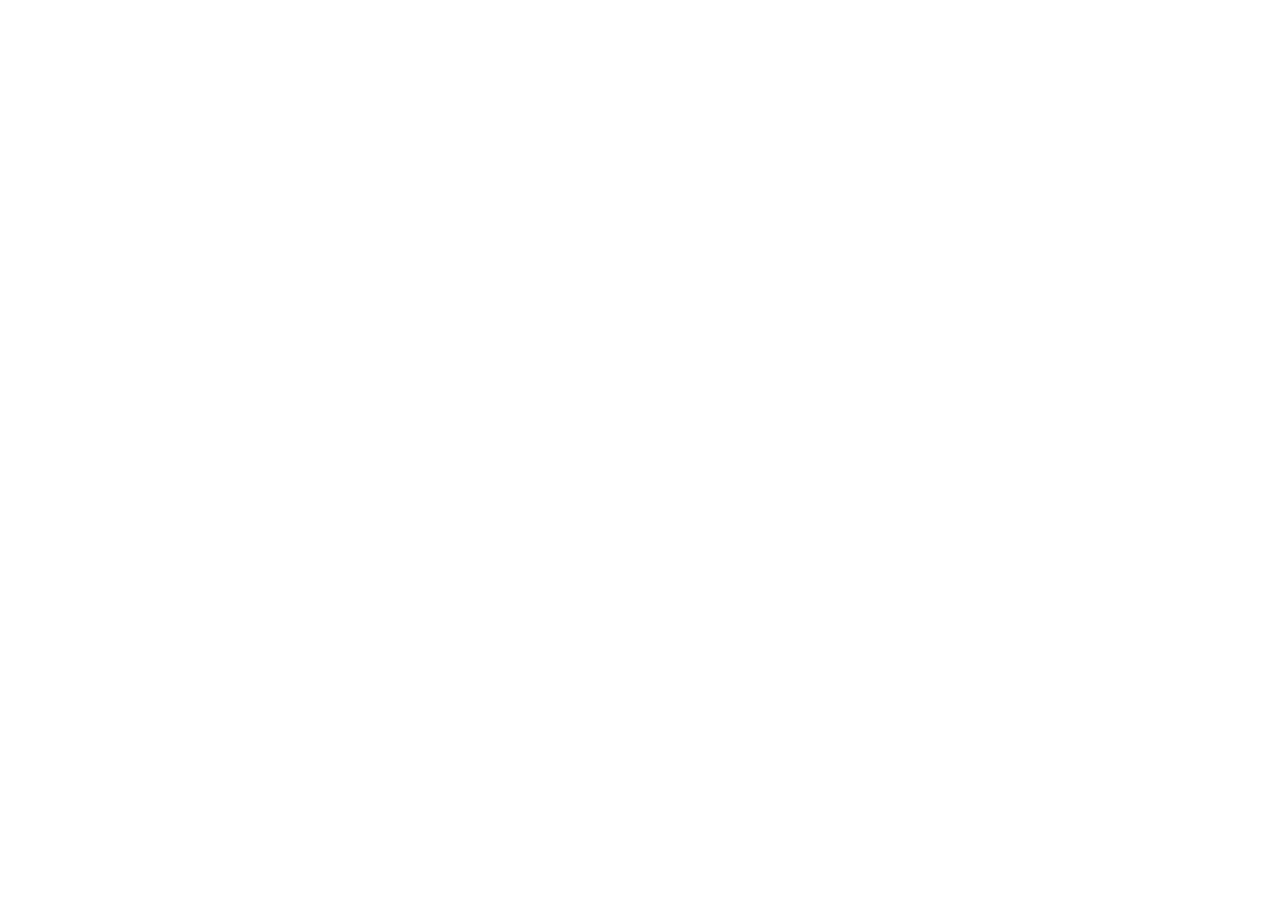
==== commit fadf2f4c: "v4" ====
--- a/index.html
+++ b/index.html
@@ -1,623 +1,18 @@
-<!DOCTYPE html>
+<!doctype html>
+<html lang="ko" class="scroll-smooth">
+  <head>
+    <meta charset="UTF-8" />
+    <meta name="viewport" content="width=device-width, initial-scale=1.0" />
+    <title>VIRA-1: 반도체 검사의 새로운 기준 | VIRA Systems</title>
+    <!-- Google Fonts Inter & Material Symbols -->
+    <link rel="preconnect" href="https://fonts.googleapis.com">
+    <link rel="preconnect" href="https://fonts.gstatic.com" crossorigin>
+    <link href="https://fonts.googleapis.com/css2?family=Inter:wght@400;500;600;700&display=swap" rel="stylesheet">
+    <link href="https://fonts.googleapis.com/css2?family=Material+Symbols+Outlined:wght,FILL@100..700,0..1&display=swap" rel="stylesheet" />
+  </head>
+  <body class="bg-[#080808] text-[#e5e5e5] antialiased selection:bg-[#0071e3] selection:text-white">
+    <div id="root"></div>
+    <script type="module" src="/src/main.tsx"></script>
+  </body>
+</html>
 
-<html class="dark" lang="ko"><head>
-<meta charset="utf-8"/>
-<meta content="width=device-width, initial-scale=1.0" name="viewport"/>
-<title>VIRA-1: Semiconductor AI Vision Inspection</title>
-<script src="https://cdn.tailwindcss.com?plugins=forms,container-queries"></script>
-<link href="https://fonts.googleapis.com/css2?family=Hanken+Grotesk:wght@400;600;700&amp;family=JetBrains+Mono:wght@400;500&amp;display=swap" rel="stylesheet"/>
-<link href="https://fonts.googleapis.com/css2?family=Material+Symbols+Outlined:wght,FILL@100..700,0..1&amp;display=swap" rel="stylesheet"/>
-<script id="tailwind-config">
-        tailwind.config = {
-            darkMode: "class",
-            theme: {
-                extend: {
-                    "colors": {
-                        "inverse-surface": "#dde4e5",
-                        "primary-fixed-dim": "#2fd9f4",
-                        "surface-container-low": "#161d1e",
-                        "on-primary-fixed-variant": "#004e5a",
-                        "tertiary": "#ffd6a7",
-                        "primary-fixed": "#a2eeff",
-                        "on-tertiary-container": "#704500",
-                        "on-secondary-container": "#00311f",
-                        "on-primary-fixed": "#001f25",
-                        "surface": "#0e1416",
-                        "on-tertiary-fixed": "#2a1700",
-                        "tertiary-fixed-dim": "#ffb95f",
-                        "on-surface-variant": "#bbc9cd",
-                        "on-surface": "#dde4e5",
-                        "secondary": "#4edea3",
-                        "surface-bright": "#343a3c",
-                        "surface-variant": "#2f3638",
-                        "surface-container": "#1a2122",
-                        "on-error": "#690005",
-                        "on-error-container": "#ffdad6",
-                        "error-container": "#93000a",
-                        "on-tertiary": "#472a00",
-                        "secondary-fixed": "#6ffbbe",
-                        "inverse-on-surface": "#2b3233",
-                        "outline": "#859397",
-                        "surface-dim": "#0e1416",
-                        "surface-tint": "#2fd9f4",
-                        "inverse-primary": "#006877",
-                        "primary": "#8aebff",
-                        "tertiary-fixed": "#ffddb8",
-                        "background": "#0B0F14", /* OVERRIDING BASE BACKGROUND PER STYLE GUIDANCE */
-                        "on-primary-container": "#005763",
-                        "surface-container-highest": "#2f3638",
-                        "on-secondary": "#003824",
-                        "on-secondary-fixed-variant": "#005236",
-                        "secondary-fixed-dim": "#4edea3",
-                        "on-background": "#dde4e5",
-                        "on-tertiary-fixed-variant": "#653e00",
-                        "error": "#ffb4ab",
-                        "secondary-container": "#00a572",
-                        "surface-container-high": "#242b2d",
-                        "surface-container-lowest": "#090f11",
-                        "on-secondary-fixed": "#002113",
-                        "on-primary": "#00363e",
-                        "primary-container": "#22d3ee",
-                        "tertiary-container": "#ffb147",
-                        "outline-variant": "#253040" /* OVERRIDING BASE OUTLINE PER STYLE GUIDANCE */
-                    },
-                    "borderRadius": {
-                        "DEFAULT": "0.25rem",
-                        "lg": "0.5rem",
-                        "xl": "0.75rem",
-                        "full": "9999px"
-                    },
-                    "spacing": {
-                        "grid-unit": "8px",
-                        "gutter": "24px",
-                        "section-gap": "96px",
-                        "card-padding": "24px",
-                        "container-max": "1200px"
-                    },
-                    "fontFamily": {
-                        "data-sm": ["JetBrains Mono"],
-                        "headline-md": ["Hanken Grotesk"],
-                        "display-lg": ["Hanken Grotesk"],
-                        "body-lg": ["Hanken Grotesk"],
-                        "body-md": ["Hanken Grotesk"],
-                        "label-mono": ["JetBrains Mono"],
-                        "headline-sm": ["Hanken Grotesk"]
-                    },
-                    "fontSize": {
-                        "data-sm": ["12px", { "lineHeight": "1.2", "fontWeight": "400" }],
-                        "headline-md": ["32px", { "lineHeight": "1.2", "fontWeight": "600" }],
-                        "display-lg": ["48px", { "lineHeight": "1.1", "letterSpacing": "-0.02em", "fontWeight": "700" }],
-                        "body-lg": ["18px", { "lineHeight": "1.6", "fontWeight": "400" }],
-                        "body-md": ["16px", { "lineHeight": "1.5", "fontWeight": "400" }],
-                        "label-mono": ["14px", { "lineHeight": "1.2", "fontWeight": "500" }],
-                        "headline-sm": ["24px", { "lineHeight": "1.3", "fontWeight": "600" }]
-                    }
-                }
-            }
-        }
-    </script>
-<style>
-        .wafer-grid {
-            background-image: 
-                linear-gradient(to right, #253040 1px, transparent 1px),
-                linear-gradient(to bottom, #253040 1px, transparent 1px);
-            background-size: 32px 32px;
-        }
-        .tech-card {
-            background-color: #141A22;
-            border: 1px solid #253040;
-            transition: all 0.2s ease-in-out;
-        }
-        .tech-card:hover {
-            border-color: rgba(34, 211, 238, 0.5);
-            box-shadow: inset 0 0 20px rgba(34, 211, 238, 0.05);
-        }
-        .polygon-outline {
-            clip-path: polygon(10px 0, 100% 0, 100% calc(100% - 10px), calc(100% - 10px) 100%, 0 100%, 0 10px);
-        }
-        .glow-accent {
-            box-shadow: 0 0 15px rgba(34, 211, 238, 0.2);
-        }
-        .status-pass {
-            background-color: rgba(16, 185, 129, 0.1);
-            border-left: 2px solid #10B981;
-            border-top: 1px solid #253040;
-            border-right: 1px solid #253040;
-            border-bottom: 1px solid #253040;
-        }
-    </style>
-</head>
-<body class="bg-background text-on-background min-h-screen font-body-md text-body-md flex flex-col relative wafer-grid">
-<!-- Navbar -->
-<nav class="bg-surface/80 dark:bg-surface/80 backdrop-blur-md font-headline-sm text-headline-sm. Labels: font-label-mono text-label-mono. docked full-width top-0 sticky border-b border-outline-variant/30 flat no shadows flex justify-between items-center w-full px-gutter max-w-container-max mx-auto h-16 z-50">
-<div class="font-headline-sm text-headline-sm font-bold tracking-tighter text-primary dark:text-primary">VIRA-1</div>
-<div class="hidden md:flex space-x-8">
-<a class="text-on-surface-variant dark:text-on-surface-variant hover:text-primary dark:hover:text-primary transition-colors hover:bg-surface-container-high/50 transition-all duration-200 px-4 py-2 rounded-DEFAULT font-label-mono text-label-mono" href="#overview">솔루션 개요</a>
-<a class="text-on-surface-variant dark:text-on-surface-variant hover:text-primary dark:hover:text-primary transition-colors hover:bg-surface-container-high/50 transition-all duration-200 px-4 py-2 rounded-DEFAULT font-label-mono text-label-mono" href="#ai-tech">AI 기술</a>
-<a class="text-on-surface-variant dark:text-on-surface-variant hover:text-primary dark:hover:text-primary transition-colors hover:bg-surface-container-high/50 transition-all duration-200 px-4 py-2 rounded-DEFAULT font-label-mono text-label-mono" href="#metrics">성능 지표</a>
-<a class="text-on-surface-variant dark:text-on-surface-variant hover:text-primary dark:hover:text-primary transition-colors hover:bg-surface-container-high/50 transition-all duration-200 px-4 py-2 rounded-DEFAULT font-label-mono text-label-mono" href="#architecture">아키텍처</a>
-<a class="text-on-surface-variant dark:text-on-surface-variant hover:text-primary dark:hover:text-primary transition-colors hover:bg-surface-container-high/50 transition-all duration-200 px-4 py-2 rounded-DEFAULT font-label-mono text-label-mono" href="#roi">ROI 분석</a>
-</div>
-<button class="bg-primary-container text-black font-label-mono text-label-mono px-6 py-2 hover:bg-primary transition-colors polygon-outline">문의하기</button>
-</nav>
-<!-- Main Content -->
-<main class="flex-grow w-full max-w-container-max mx-auto px-gutter pb-section-gap">
-<!-- Section 1: Hero -->
-<section class="min-h-[80vh] flex flex-col justify-center items-start pt-section-gap">
-<div class="grid grid-cols-1 md:grid-cols-2 gap-gutter items-center w-full">
-<div class="space-y-6 z-10">
-<div class="inline-flex items-center space-x-2 border border-outline-variant px-3 py-1 rounded-DEFAULT text-primary font-label-mono text-label-mono">
-<span class="material-symbols-outlined text-[16px]">precision_manufacturing</span>
-<span class="">SEMICONDUCTOR VISION AI</span>
-</div>
-<h1 class="font-display-lg text-display-lg text-on-surface">사람이 못 보는 15µm 크랙을, 하루 28만 번 같은 기준으로 본다</h1>
-<p class="font-body-lg text-body-lg text-on-surface-variant max-w-2xl">같은 레티클로 찍혀 픽셀 단위로 동일한 다이들 속에서 예외만 골라냅니다. 검출 결과는 길이·면적 µm로 환산되어 그대로 합부 판정 스펙에 대조됩니다.</p><div class="grid grid-cols-2 md:grid-cols-4 gap-4 mt-6 border-t border-b border-outline-variant/30 py-4">
-<div class="flex flex-col">
-<span class="text-on-surface-variant/50 font-label-mono text-data-sm">미검</span>
-<span class="text-primary font-bold font-data-sm text-body-lg tracking-tighter">≤ 10 DPPM</span>
-</div>
-<div class="flex flex-col">
-<span class="text-on-surface-variant/50 font-label-mono text-data-sm">추론 P95</span>
-<span class="text-primary font-bold font-data-sm text-body-lg tracking-tighter">120ms</span>
-</div>
-<div class="flex flex-col">
-<span class="text-on-surface-variant/50 font-label-mono text-data-sm">택트 대응</span>
-<span class="text-primary font-bold font-data-sm text-body-lg tracking-tighter">250ms</span>
-</div>
-<div class="flex flex-col">
-<span class="text-on-surface-variant/50 font-label-mono text-data-sm">과검율</span>
-<span class="text-primary font-bold font-data-sm text-body-lg tracking-tighter">≤ 1.0%</span>
-</div>
-</div>
-<div class="flex space-x-4 pt-4"><button class="bg-primary-container text-black font-label-mono text-label-mono px-8 py-3 hover:bg-primary transition-colors polygon-outline flex items-center space-x-2">
-<span class="">PoC 문의</span>
-<span class="material-symbols-outlined">arrow_forward</span>
-</button>
-<button class="border border-outline-variant text-on-surface font-label-mono text-label-mono px-8 py-3 hover:bg-surface-container-high/50 transition-colors polygon-outline">
-    기술 리포트 받기
-</button></div>
-</div>
-<div class="relative h-[400px] w-full tech-card polygon-outline flex items-center justify-center overflow-hidden glow-accent">
-<img class="w-full h-full object-cover opacity-60 mix-blend-screen" data-alt="A highly detailed, ultra-realistic macro shot of a 300mm semiconductor wafer under inspection. The scene is illuminated by technical, glowing cyan light panels reflecting off the silicon surface. The aesthetic is industrial, precise, and futuristic, strictly adhering to a dark-mode palette (#0B0F14 base) with luminescent #22D3EE accents. Thin geometric overlays simulate an AI vision targeting system scanning the microchips." src="https://lh3.googleusercontent.com/aida-public/[base64]"/>
-<div class="absolute inset-0 border border-primary/50 m-4 pointer-events-none"></div>
-<div class="absolute inset-0 bg-gradient-to-t from-background via-transparent to-transparent"></div>
-</div>
-</div>
-</section><section class="pt-section-gap" id="problem">
-<div class="space-y-4 mb-12">
-<div class="inline-flex items-center px-3 py-1 border border-outline-variant rounded-DEFAULT text-primary font-label-mono text-label-mono">
-      PROBLEM
-    </div>
-<h2 class="font-headline-md text-headline-md text-on-surface">현행 공정의 한계</h2>
-</div>
-<div class="grid grid-cols-1 md:grid-cols-3 gap-gutter">
-<!-- Card 1 -->
-<div class="tech-card p-card-padding polygon-outline flex flex-col space-y-4">
-<div class="font-display-lg text-display-lg text-primary tabular-nums">6.8%</div>
-<h3 class="font-headline-sm text-headline-sm text-on-surface">박스로는 측정할 수 없다</h3>
-<p class="font-body-md text-body-md text-on-surface-variant">축정렬 박스 안에서 실제 결함이 차지하는 면적은 6.8%. 나머지 93%는 정상 회로 패턴입니다. 박스로는 크랙 길이·치핑 면적을 산출할 수 없어 µm 스펙에 대조할 수 없습니다.</p>
-</div>
-<!-- Card 2 -->
-<div class="tech-card p-card-padding polygon-outline flex flex-col space-y-4">
-<div class="font-display-lg text-display-lg text-primary tabular-nums">4.2%</div>
-<h3 class="font-headline-sm text-headline-sm text-on-surface">룰 기반 AOI는 과검으로 무너진다</h3>
-<p class="font-body-md text-body-md text-on-surface-variant">임계값 기반 AOI는 회로 패턴의 정상 반사를 결함과 구분하지 못합니다. 과검율 4.2%는 하루 약 11,900개 다이를 재판정 대기열로 밀어넣습니다.</p>
-</div>
-<!-- Card 3 -->
-<div class="tech-card p-card-padding polygon-outline flex flex-col space-y-4">
-<div class="font-display-lg text-display-lg text-primary tabular-nums">240 DPPM</div>
-<h3 class="font-headline-sm text-headline-sm text-on-surface">그런데 정작 미세 크랙은 놓친다</h3>
-<p class="font-body-md text-body-md text-on-surface-variant">기준을 조여도 폭 15~25µm 선형 크랙은 배경 텍스처와 픽셀 통계가 겹칩니다. 고객 입고 검사에서 여전히 240 DPPM이 검출됩니다.</p>
-</div>
-</div>
-</section>
-<!-- Process Section -->
-<section class="pt-section-gap" id="how-it-works">
-<div class="space-y-4 mb-12">
-<div class="inline-flex items-center px-3 py-1 border border-outline-variant rounded-DEFAULT text-primary font-label-mono text-label-mono">
-      PROCESS
-    </div>
-<h2 class="font-headline-md text-headline-md text-on-surface">작동 방식</h2>
-</div>
-<!-- Flow Diagram -->
-<div class="tech-card p-card-padding polygon-outline mb-12 overflow-x-auto">
-<div class="flex items-center justify-between min-w-[800px] py-8">
-<div class="flex flex-col items-center space-y-2">
-<div class="w-12 h-12 border border-primary/30 flex items-center justify-center text-primary font-label-mono text-data-sm">01</div>
-<span class="text-on-surface font-label-mono text-label-mono">다이 인덱스</span>
-</div>
-<div class="flex-grow h-px bg-outline-variant/30 mx-4 relative">
-<div class="absolute right-0 -top-1 w-2 h-2 border-t border-r border-primary/50 rotate-45"></div>
-</div>
-<div class="flex flex-col items-center space-y-2">
-<div class="w-12 h-12 border border-primary/30 flex items-center justify-center text-primary font-label-mono text-data-sm">02</div>
-<span class="text-on-surface font-label-mono text-label-mono">3채널 촬상</span>
-</div>
-<div class="flex-grow h-px bg-outline-variant/30 mx-4 relative">
-<div class="absolute right-0 -top-1 w-2 h-2 border-t border-r border-primary/50 rotate-45"></div>
-</div>
-<div class="flex flex-col items-center space-y-2">
-<div class="w-12 h-12 border border-primary/30 flex items-center justify-center text-primary font-label-mono text-data-sm">03</div>
-<span class="text-on-surface font-label-mono text-label-mono">전처리</span>
-</div>
-<div class="flex-grow h-px bg-outline-variant/30 mx-4 relative">
-<div class="absolute right-0 -top-1 w-2 h-2 border-t border-r border-primary/50 rotate-45"></div>
-</div>
-<div class="flex flex-col items-center space-y-2 px-6 py-4 border border-primary/50 bg-primary/5">
-<span class="text-primary font-label-mono text-data-sm mb-1">AI CORE</span>
-<span class="text-on-surface font-bold text-center text-label-mono">구조검사 · 표면결함 seg<br/>이상탐지</span>
-</div>
-<div class="flex-grow h-px bg-outline-variant/30 mx-4 relative">
-<div class="absolute right-0 -top-1 w-2 h-2 border-t border-r border-primary/50 rotate-45"></div>
-</div>
-<div class="flex flex-col items-center space-y-2">
-<div class="w-12 h-12 border border-primary/30 flex items-center justify-center text-primary font-label-mono text-data-sm">04</div>
-<span class="text-on-surface font-label-mono text-label-mono">µm 환산</span>
-</div>
-<div class="flex-grow h-px bg-outline-variant/30 mx-4 relative">
-<div class="absolute right-0 -top-1 w-2 h-2 border-t border-r border-primary/50 rotate-45"></div>
-</div>
-<div class="flex flex-col items-center space-y-2">
-<div class="w-12 h-12 border border-primary/30 flex items-center justify-center text-primary font-label-mono text-data-sm">05</div>
-<span class="text-on-surface font-label-mono text-label-mono">3-Bin 분류</span>
-</div>
-</div>
-</div>
-<!-- Performance Table -->
-<div class="tech-card polygon-outline overflow-hidden mb-6">
-<table class="w-full text-left border-collapse">
-<thead>
-<tr class="border-b border-outline-variant/30 bg-surface-container-low">
-<th class="p-4 font-label-mono text-label-mono text-on-surface-variant">단계</th>
-<th class="p-4 font-label-mono text-label-mono text-on-surface-variant">기법</th>
-<th class="p-4 font-label-mono text-label-mono text-on-surface-variant text-right">지연</th>
-</tr>
-</thead>
-<tbody class="font-body-md text-on-surface tabular-nums">
-<tr class="border-b border-outline-variant/30">
-<td class="p-4">전처리 (정합·정규화)</td>
-<td class="p-4 text-on-surface-variant">OpenCV 룰 기반</td>
-<td class="p-4 text-right">15 ms</td>
-</tr>
-<tr class="border-b border-outline-variant/30">
-<td class="p-4">구조/치수 검사</td>
-<td class="p-4 text-on-surface-variant">템플릿 정합 + 경량 분류기</td>
-<td class="p-4 text-right">20 ms</td>
-</tr>
-<tr class="border-b border-outline-variant/30">
-<td class="p-4">표면 결함 검출</td>
-<td class="p-4 text-on-surface-variant">YOLO26s-seg</td>
-<td class="p-4 text-right">45 ms</td>
-</tr>
-<tr class="border-b border-outline-variant/30">
-<td class="p-4">미학습 이상 탐지</td>
-<td class="p-4 text-on-surface-variant">PatchCore (양품 only)</td>
-<td class="p-4 text-right">30 ms</td>
-</tr>
-<tr class="border-b border-outline-variant/30">
-<td class="p-4">후처리 (µm 환산·스펙 대조)</td>
-<td class="p-4 text-on-surface-variant">룰 기반</td>
-<td class="p-4 text-right">10 ms</td>
-</tr>
-<tr class="bg-primary/10 text-primary font-bold">
-<td class="p-4">합계 P95</td>
-<td class="p-4">-</td>
-<td class="p-4 text-right">120 ms</td>
-</tr>
-</tbody>
-</table>
-</div>
-<p class="text-on-surface-variant font-body-md mb-12">
-    택트 <span class="tabular-nums">250ms</span> 대비 여유율 <span class="tabular-nums">52%</span>. 소터 인덱스 사이클 내에서 완결되어 처리량 손실이 없습니다.
-  </p>
-<!-- Classification Cards -->
-<div class="grid grid-cols-1 md:grid-cols-3 gap-gutter">
-<div class="tech-card p-card-padding polygon-outline border-l-4" style="border-left-color: #10B981;">
-<div class="flex justify-between items-start mb-4">
-<span class="font-label-mono text-label-mono px-2 py-1 bg-[#10B981]/10 text-[#10B981]">PASS</span>
-<span class="material-symbols-outlined text-[#10B981]">check_circle</span>
-</div>
-<h4 class="font-headline-sm text-headline-sm text-on-surface mb-2">Good Bin</h4>
-<p class="font-body-md text-on-surface-variant">스코어 &lt; 0.35, 전 항목 스펙 내</p>
-</div>
-<div class="tech-card p-card-padding polygon-outline border-l-4" style="border-left-color: #F59E0B;">
-<div class="flex justify-between items-start mb-4">
-<span class="font-label-mono text-label-mono px-2 py-1 bg-[#F59E0B]/10 text-[#F59E0B]">REVIEW</span>
-<span class="material-symbols-outlined text-[#F59E0B]">visibility</span>
-</div>
-<h4 class="font-headline-sm text-headline-sm text-on-surface mb-2">재판정 트레이</h4>
-<p class="font-body-md text-on-surface-variant">0.35~0.70 또는 이상탐지 단독</p>
-</div>
-<div class="tech-card p-card-padding polygon-outline border-l-4" style="border-left-color: #EF4444;">
-<div class="flex justify-between items-start mb-4">
-<span class="font-label-mono text-label-mono px-2 py-1 bg-[#EF4444]/10 text-[#EF4444]">REJECT</span>
-<span class="material-symbols-outlined text-[#EF4444]">cancel</span>
-</div>
-<h4 class="font-headline-sm text-headline-sm text-on-surface mb-2">Reject Bin</h4>
-<p class="font-body-md text-on-surface-variant">Critical 검출 또는 ≥ 0.70 + 웨이퍼 맵 마킹</p>
-</div>
-</div>
-</section>
-<!-- Deep Dive Section -->
-<section class="pt-section-gap" id="yolo-deep-dive">
-<div class="space-y-4 mb-12">
-<div class="inline-flex items-center px-3 py-1 border border-outline-variant rounded-DEFAULT text-primary font-label-mono text-label-mono">DEEP DIVE</div>
-<h2 class="font-headline-md text-headline-md text-on-surface">WHY YOLO26s-seg?</h2>
-</div>
-<div class="tech-card polygon-outline overflow-hidden">
-<div class="p-card-padding space-y-12">
-<!-- Block 1 -->
-<div>
-<h3 class="font-headline-sm text-primary mb-4">왜 Seg인가 (실측)</h3>
-<div class="grid grid-cols-1 md:grid-cols-2 gap-gutter">
-<div class="space-y-6">
-<div class="tech-card bg-surface-container-lowest/50 p-4 border-primary/30 overflow-x-auto">
-<table class="w-full text-data-sm tabular-nums min-w-[300px]">
-<thead class="text-on-surface-variant border-b border-outline-variant/30">
-<tr>
-<th class="pb-2 text-left">표현 방식</th>
-<th class="pb-2 text-right">면적</th>
-<th class="pb-2 text-right">결함 채움비</th>
-<th class="pb-2 text-center">스펙 부합</th>
-</tr>
-</thead>
-<tbody class="text-on-surface">
-<tr class="border-b border-outline-variant/10">
-<td class="py-2">축정렬 박스 (Detect)</td>
-<td class="py-2 text-right">263,529 px²</td>
-<td class="py-2 text-right text-[#EF4444]">6.8%</td>
-<td class="py-2 text-center">❌</td>
-</tr>
-<tr class="border-b border-outline-variant/10">
-<td class="py-2">회전 박스 (OBB)</td>
-<td class="py-2 text-right">45,288 px²</td>
-<td class="py-2 text-right text-[#F59E0B]">39.6%</td>
-<td class="py-2 text-center">△</td>
-</tr>
-<tr>
-<td class="py-2 text-primary">폴리곤 (Seg)</td>
-<td class="py-2 text-right text-primary">17,918 px²</td>
-<td class="py-2 text-right text-primary">100%</td>
-<td class="py-2 text-center">✅</td>
-</tr>
-</tbody>
-</table>
-</div>
-<div class="space-y-4">
-<ul class="list-disc pl-5 space-y-2 text-body-md text-on-surface-variant">
-<li>박스 회귀 손실의 93%가 정상 회로 패턴을 맞추는 데 소모됩니다.</li>
-<li>모델이 "큰 박스 하나"를 학습해 사실상 분류기로 퇴화합니다.</li>
-<li>크랙 길이·치핑 면적을 잴 수 없어 합부 판정에 못 씁니다. "크랙 150µm 이상 Critical" 스펙을 적용할 방법 자체가 없습니다.</li>
-<li>OBB도 면적을 2.5배 과대 산출합니다. µm 단위 스펙 공정에서는 수용 불가.</li>
-</ul>
-<div class="flex items-center space-x-4"><div class="flex-grow h-2 bg-outline-variant/30 rounded-full overflow-hidden"><div class="h-full bg-primary w-[100%] glow-accent"></div></div><span class="font-label-mono text-primary">100% Fill Ratio</span></div></div>
-</div>
-<div class="relative aspect-video bg-surface-container-lowest border border-outline-variant/30 flex items-center justify-center overflow-hidden"><div class="absolute inset-0 opacity-20 wafer-grid"></div><div class="z-10 text-center"><span class="material-symbols-outlined text-primary text-4xl mb-2">biotech</span><p class="font-label-mono text-data-sm text-on-surface-variant">[OVERLAY_COMPARISON_VISUALIZATION]</p></div></div>
-</div>
-</div>
-<!-- Block 2 -->
-<div class="pt-8 border-t border-outline-variant/30">
-<h3 class="font-headline-sm text-primary mb-4">왜 YOLO26인가</h3>
-<div class="tech-card bg-surface-container-lowest/50 p-4 border-primary/30 overflow-x-auto mb-6">
-<table class="w-full text-data-sm min-w-[500px]">
-<thead class="text-on-surface-variant border-b border-outline-variant/30">
-<tr>
-<th class="pb-2 text-left">모델</th>
-<th class="pb-2 text-left">특징 및 한계</th>
-<th class="pb-2 text-center">평가</th>
-</tr>
-</thead>
-<tbody class="text-on-surface">
-<tr class="border-b border-outline-variant/10">
-<td class="py-2 font-bold">YOLOv8-seg</td>
-<td class="py-2 text-on-surface-variant">레퍼런스는 최고. 그러나 NMS 후처리 필수 → 검출 수에 따라 지연 변동</td>
-<td class="py-2 text-center text-[#EF4444]">❌</td>
-</tr>
-<tr class="border-b border-outline-variant/10">
-<td class="py-2 font-bold">YOLO11-seg</td>
-<td class="py-2 text-on-surface-variant">파라미터 효율 개선. 안전한 선택이라 폴백 1순위. 다만 NMS 의존·미세객체 손실 부재</td>
-<td class="py-2 text-center text-[#F59E0B]">△ 폴백</td>
-</tr>
-<tr class="border-b border-outline-variant/10">
-<td class="py-2 font-bold">YOLOv12-seg</td>
-<td class="py-2 text-on-surface-variant">정확도 이점 보고. 그러나 TensorRT INT8 변환의 현장 실적이 얕아 양산 배포 리스크</td>
-<td class="py-2 text-center text-[#EF4444]">❌</td>
-</tr>
-<tr>
-<td class="py-2 font-bold text-primary">YOLO26s-seg</td>
-<td class="py-2 text-primary">① NMS-free 종단간 추론 ② DFL 제거 ③ 미세·소형 객체 대응 손실</td>
-<td class="py-2 text-center">✅</td>
-</tr>
-</tbody>
-</table>
-</div>
-<div class="bg-primary/5 border-l-4 border-primary p-4 mb-4">
-<p class="font-body-md text-on-surface font-bold">강조 문구: 결정타는 정확도가 아니라 "지연 예측 가능성"입니다.</p>
-</div>
-<p class="font-body-md text-on-surface-variant">설명: NMS-free 구조는 최악의 케이스(Worst-case latency)를 알고리즘 레벨에서 제거합니다.</p>
-</div>
-<!-- Block 3 -->
-<div class="pt-8 border-t border-outline-variant/30">
-<h3 class="font-headline-sm text-primary mb-4">s-size &amp; mask_ratio</h3>
-<div class="tech-card bg-surface-container-lowest/50 p-4 border-primary/30 overflow-x-auto mb-6">
-<table class="w-full text-data-sm min-w-[400px]">
-<thead class="text-on-surface-variant border-b border-outline-variant/30">
-<tr>
-<th class="pb-2 text-left">크기</th>
-<th class="pb-2 text-left">판단</th>
-<th class="pb-2 text-center">결과</th>
-</tr>
-</thead>
-<tbody class="text-on-surface">
-<tr class="border-b border-outline-variant/10">
-<td class="py-2 font-bold">n-seg</td>
-<td class="py-2 text-on-surface-variant">3~5px 크랙 표현력 부족 (베이스라인 전용)</td>
-<td class="py-2 text-center">-</td>
-</tr>
-<tr class="border-b border-outline-variant/10">
-<td class="py-2 font-bold text-primary">s-seg</td>
-<td class="py-2 text-primary">학습 데이터 2,000~4,000장에서 용량과 과적합의 균형점, 45ms 예산 내 여유</td>
-<td class="py-2 text-center">✅</td>
-</tr>
-<tr>
-<td class="py-2 font-bold">m-seg</td>
-<td class="py-2 text-on-surface-variant">4,000장 상단 + copy_paste 조합이면 1회 시도 가치</td>
-<td class="py-2 text-center text-[#F59E0B]">조건부</td>
-</tr>
-</tbody>
-</table>
-</div>
-<div class="bg-surface-container/50 border border-outline-variant p-4">
-<p class="font-body-md text-on-surface-variant"><strong class="text-primary">숨은 결정타 — mask_ratio:</strong> mask_ratio=1로 원본 해상도 학습 시 3~5px 크랙도 손실 없이 학습됩니다.</p>
-</div>
-</div>
-</div>
-</div>
-</section>
-<!-- Performance Section -->
-<section class="pt-section-gap" id="performance"><div class="space-y-4 mb-12"><div class="inline-flex items-center px-3 py-1 border border-outline-variant rounded-DEFAULT text-primary font-label-mono text-label-mono">PERFORMANCE</div><h2 class="font-headline-md text-headline-md text-on-surface">성능 지표</h2></div><div class="grid grid-cols-1 md:grid-cols-2 lg:grid-cols-4 gap-gutter mb-12"><div class="tech-card p-4 polygon-outline flex flex-col space-y-2"><span class="text-on-surface-variant/50 font-label-mono text-data-sm">Critical 결함 검출률 (Recall)</span><span class="text-primary font-display-lg text-headline-md tabular-nums">≥ 99.5%</span></div><div class="tech-card p-4 polygon-outline flex flex-col space-y-2"><span class="text-on-surface-variant/50 font-label-mono text-data-sm">미검출 유출률</span><span class="text-primary font-display-lg text-headline-md tabular-nums">≤ 10 DPPM</span></div><div class="tech-card p-4 polygon-outline flex flex-col space-y-2"><span class="text-on-surface-variant/50 font-label-mono text-data-sm">과검율</span><span class="text-primary font-display-lg text-headline-md tabular-nums">≤ 1.0%</span></div><div class="tech-card p-4 polygon-outline flex flex-col space-y-2"><span class="text-on-surface-variant/50 font-label-mono text-data-sm">정밀도</span><span class="text-primary font-display-lg text-headline-md tabular-nums">≥ 90%</span></div><div class="tech-card p-4 polygon-outline flex flex-col space-y-2"><span class="text-on-surface-variant/50 font-label-mono text-data-sm">추론 지연</span><span class="text-primary font-display-lg text-headline-md tabular-nums">P95 ≤ 120ms</span><span class="text-on-surface-variant/50 font-label-mono text-data-sm">P99 ≤ 200ms</span></div><div class="tech-card p-4 polygon-outline flex flex-col space-y-2"><span class="text-on-surface-variant/50 font-label-mono text-data-sm">처리량</span><span class="text-primary font-display-lg text-headline-md tabular-nums">≥ 14,400 UPH</span></div><div class="tech-card p-4 polygon-outline flex flex-col space-y-2"><span class="text-on-surface-variant/50 font-label-mono text-data-sm">설비 가용률</span><span class="text-primary font-display-lg text-headline-md tabular-nums">≥ 99.0%</span></div><div class="tech-card p-4 polygon-outline flex flex-col space-y-2"><span class="text-on-surface-variant/50 font-label-mono text-data-sm">웨이퍼 맵 정합성 오류</span><span class="text-primary font-display-lg text-headline-md tabular-nums">0건</span></div></div><div class="tech-card p-card-padding polygon-outline bg-primary/5 border-primary/30 space-y-6"><div class="space-y-2"><h3 class="font-headline-sm text-headline-sm text-primary">우리는 mAP로 홍보하지 않습니다.</h3><p class="font-body-md text-on-surface-variant">세장형 마스크에서 mAP50-95는 폭 1~2px 차이로 크게 흔들리지만, 그 차이는 µm 스펙 대조 결과에 아무 영향이 없습니다. VIRA-1은 다이 단위 미검율 · 다이당 오검 개수 · 마스크 면적 오차로 성능을 보고합니다.</p></div><div class="pt-4 border-t border-outline-variant/30 flex items-start space-x-3"><span class="material-symbols-outlined text-primary">info</span><p class="font-body-md text-on-surface-variant/80 italic">그리고 미검 0%는 통계적으로 검증할 수 없습니다. 검증셋 결함이 수백 개면 미검 0건이어도 95% 신뢰 상한은 수 % 수준입니다. 우리는 0%를 약속하지 않고, 측정 가능한 상한과 사람 재검 경로를 함께 제공합니다.</p></div></div></section>
-<!-- Architecture Section -->
-<section class="pt-section-gap" id="architecture"><div class="space-y-4 mb-12"><div class="inline-flex items-center px-3 py-1 border border-outline-variant rounded-DEFAULT text-primary font-label-mono text-label-mono">ARCHITECTURE</div><h2 class="font-headline-md text-headline-md text-on-surface">아키텍처</h2></div><div class="grid grid-cols-1 md:grid-cols-2 gap-gutter"><div class="space-y-6"><h3 class="font-headline-sm text-primary flex items-center space-x-2"><span class="material-symbols-outlined">settings_input_component</span><span>광학 · 하드웨어</span></h3><div class="tech-card polygon-outline overflow-hidden"><table class="w-full text-left border-collapse"><thead class="bg-surface-container-low border-b border-outline-variant/30"><tr class="text-label-mono text-on-surface-variant"><th class="p-4">구성 요소</th><th class="p-4">사양 및 선정 사유</th></tr></thead><tbody class="text-body-md text-on-surface tabular-nums"><tr class="border-b border-outline-variant/10"><td class="p-4 font-bold">카메라</td><td class="p-4 text-on-surface-variant">5MP 모노크롬 글로벌 셔터 ×3 (반도체 표면은 색이 아니라 산란 강도가 신호. 베이어 보간이 없어 실효 해상도 우위)</td></tr><tr class="border-b border-outline-variant/10"><td class="p-4 font-bold">렌즈</td><td class="p-4 text-on-surface-variant">텔레센트릭 + 편광 필터 (작동거리가 변해도 배율이 안 변해야 µm 치수 측정이 성립)</td></tr><tr class="border-b border-outline-variant/10"><td class="p-4 font-bold">분해능</td><td class="p-4 text-on-surface-variant">5.0 µm/px (다이 4.0×3.1mm → 800×620px) (최소 검출 결함 15µm = 3px 확보)</td></tr><tr class="border-b border-outline-variant/10"><td class="p-4 font-bold">조명</td><td class="p-4 text-on-surface-variant">동축 + 로우앵글 다크필드 + 스트로브 (크랙은 다크필드 저각 입사에서 산란광으로 밝게 나타나 SNR이 급격히 개선)</td></tr><tr class="border-b border-outline-variant/10"><td class="p-4 font-bold">엣지 추론</td><td class="p-4 text-on-surface-variant">산업용 fanless IPC + NVIDIA GPU, TensorRT INT8 (온프레미스 실시간, 네트워크 단절 리스크 제거)</td></tr><tr><td class="p-4 font-bold">분류</td><td class="p-4 text-on-surface-variant">다이 소터 픽업 헤드 3-Bin (별도 배출 기구 없이 기존 소터 기능 활용 → 개조 최소화)</td></tr></tbody></table></div></div><div class="space-y-6"><h3 class="font-headline-sm text-primary flex items-center space-x-2"><span class="material-symbols-outlined">terminal</span><span>통신 · 소프트웨어</span></h3><div class="tech-card polygon-outline overflow-hidden"><table class="w-full text-left border-collapse"><thead class="bg-surface-container-low border-b border-outline-variant/30"><tr class="text-label-mono text-on-surface-variant"><th class="p-4">구성 요소</th><th class="p-4">사양 및 선정 사유</th></tr></thead><tbody class="text-body-md text-on-surface tabular-nums"><tr class="border-b border-outline-variant/10"><td class="p-4 font-bold">장비↔호스트</td><td class="p-4 text-on-surface-variant">SECS/GEM (SEMI E5·E30·E37) (팹의 사실상 유일한 표준, 게이트웨이 불필요)</td></tr><tr class="border-b border-outline-variant/10"><td class="p-4 font-bold">판정 전달</td><td class="p-4 text-on-surface-variant">SEMI E142 웨이퍼 맵 (잉크리스 표준, 후속 다이 본더가 그대로 소비)</td></tr><tr class="border-b border-outline-variant/10"><td class="p-4 font-bold">학습</td><td class="p-4 text-on-surface-variant">클라우드 GPU (A100/L40S) + 온프레미스 병행 (웨이퍼·로트 ID 해시 익명화, 리전 국내 고정, 학습 후 30일 삭제)</td></tr><tr class="border-b border-outline-variant/10"><td class="p-4 font-bold">데이터</td><td class="p-4 text-on-surface-variant">PostgreSQL + TimescaleDB + 오브젝트 스토리지 (REJECT/REVIEW 2년, PASS 30일 (일 1.2TB라 전량 보존 불가))</td></tr><tr><td class="p-4 font-bold">MLOps</td><td class="p-4 text-on-surface-variant">Label Studio · MLflow · DVC · ONNX→TensorRT (모델 버전–판정 결과 매핑 추적은 IATF 16949 요구사항)</td></tr></tbody></table></div></div></div><div class="mt-12 flex flex-wrap gap-4 justify-center border-t border-outline-variant/30 pt-8"><span class="px-3 py-1 bg-surface-container-low border border-outline-variant/30 rounded-DEFAULT text-on-surface-variant font-label-mono text-data-sm">SEMI E5/E30/E37</span><span class="px-3 py-1 bg-surface-container-low border border-outline-variant/30 rounded-DEFAULT text-on-surface-variant font-label-mono text-data-sm">SEMI E142</span><span class="px-3 py-1 bg-surface-container-low border border-outline-variant/30 rounded-DEFAULT text-on-surface-variant font-label-mono text-data-sm">SEMI E10</span><span class="px-3 py-1 bg-surface-container-low border border-outline-variant/30 rounded-DEFAULT text-on-surface-variant font-label-mono text-data-sm">ISO 14644-1 Class 6</span><span class="px-3 py-1 bg-surface-container-low border border-outline-variant/30 rounded-DEFAULT text-on-surface-variant font-label-mono text-data-sm">ANSI/ESD S20.20</span><span class="px-3 py-1 bg-surface-container-low border border-outline-variant/30 rounded-DEFAULT text-on-surface-variant font-label-mono text-data-sm">IATF 16949</span><span class="px-3 py-1 bg-surface-container-low border border-outline-variant/30 rounded-DEFAULT text-on-surface-variant font-label-mono text-data-sm">AEC-Q100 대응</span></div></section>
-<!-- Roadmap & ROI Section -->
-<section class="pt-section-gap" id="roadmap">
-<div class="space-y-4 mb-12">
-<div class="inline-flex items-center px-3 py-1 border border-outline-variant rounded-DEFAULT text-primary font-label-mono text-label-mono">ROADMAP &amp; ROI</div>
-<h2 class="font-headline-md text-headline-md text-on-surface">도입 로드맵</h2>
-</div>
-<div class="tech-card p-card-padding polygon-outline mb-12 overflow-x-auto">
-<div class="flex items-start justify-between min-w-[900px] py-4">
-<!-- Phase 0 -->
-<div class="flex flex-col flex-1 px-4 relative">
-<div class="font-label-mono text-primary text-data-sm mb-2">Phase 0</div>
-<div class="font-headline-sm text-on-surface mb-2">타당성 (5주)</div>
-<p class="font-body-md text-on-surface-variant mb-4 h-12">광학·조명 설계, 라벨 감사, 2,000장 PoC</p>
-<div class="bg-surface-container-low border border-outline-variant/30 p-2 text-data-sm text-on-surface-variant font-label-mono rounded-DEFAULT">Gate: 검출률 ≥ 95%</div>
-<div class="absolute -right-4 top-1/2 w-8 border-t border-dashed border-outline-variant/50"></div>
-</div>
-<!-- Phase 1 -->
-<div class="flex flex-col flex-1 px-4 relative">
-<div class="font-label-mono text-primary text-data-sm mb-2">Phase 1</div>
-<div class="font-headline-sm text-on-surface mb-2">구축 (12주)</div>
-<p class="font-body-md text-on-surface-variant mb-4 h-12">소터 개조, SECS/GEM 연동, 모델 학습</p>
-<div class="bg-surface-container-low border border-outline-variant/30 p-2 text-data-sm text-on-surface-variant font-label-mono rounded-DEFAULT">Gate: 병행 운영 개시</div>
-<div class="absolute -right-4 top-1/2 w-8 border-t border-dashed border-outline-variant/50"></div>
-</div>
-<!-- Phase 2 -->
-<div class="flex flex-col flex-1 px-4 relative">
-<div class="font-label-mono text-primary text-data-sm mb-2">Phase 2</div>
-<div class="font-headline-sm text-on-surface mb-2">병행 검증 (8주)</div>
-<p class="font-body-md text-on-surface-variant mb-4 h-12">AI 판정만 기록, 빈 분류 미실행 → 검증 후 전환</p>
-<div class="bg-surface-container-low border border-outline-variant/30 p-2 text-data-sm text-on-surface-variant font-label-mono rounded-DEFAULT">Gate: KPI 전 항목 충족</div>
-<div class="absolute -right-4 top-1/2 w-8 border-t border-dashed border-outline-variant/50"></div>
-</div>
-<!-- Phase 3 -->
-<div class="flex flex-col flex-1 px-4">
-<div class="font-label-mono text-primary text-data-sm mb-2">Phase 3</div>
-<div class="font-headline-sm text-on-surface mb-2">양산 확산 (8주)</div>
-<p class="font-body-md text-on-surface-variant mb-4 h-12">인력 재배치, 4개 품종 확장, 2호기 복제</p>
-<div class="bg-surface-container-low border border-outline-variant/30 p-2 text-data-sm text-on-surface-variant font-label-mono rounded-DEFAULT">Gate: 투자 회수 궤도</div>
-</div>
-</div>
-<div class="mt-8 flex items-start space-x-3 bg-surface-container-low/50 p-4 border border-outline-variant/30 rounded-DEFAULT">
-<span class="material-symbols-outlined text-primary">lock</span>
-<p class="font-body-md text-on-surface-variant text-sm">Phase 2에서 Critical 검출률 99.5% + 과검율 1.0%를 충족하기 전에는 자동 빈 분류를 활성화하지 않습니다.</p>
-</div>
-</div>
-<div class="space-y-4 mb-8">
-<h2 class="font-headline-md text-headline-md text-on-surface">ROI 분석</h2>
-</div>
-<div class="grid grid-cols-1 sm:grid-cols-2 lg:grid-cols-4 gap-gutter mb-8">
-<div class="tech-card p-6 polygon-outline flex flex-col items-center justify-center text-center space-y-2">
-<span class="text-on-surface-variant font-label-mono text-data-sm">CAPEX</span>
-<span class="text-primary font-display-lg text-headline-md tabular-nums">2.5억원</span>
-</div>
-<div class="tech-card p-6 polygon-outline flex flex-col items-center justify-center text-center space-y-2">
-<span class="text-on-surface-variant font-label-mono text-data-sm">월 순 절감</span>
-<span class="text-primary font-display-lg text-headline-md tabular-nums">5,975만원</span>
-</div>
-<div class="tech-card p-6 polygon-outline flex flex-col items-center justify-center text-center space-y-2">
-<span class="text-on-surface-variant font-label-mono text-data-sm">연간 ROI</span>
-<span class="text-primary font-display-lg text-headline-md tabular-nums">약 287%</span>
-</div>
-<div class="tech-card p-6 polygon-outline flex flex-col items-center justify-center text-center space-y-2">
-<span class="text-on-surface-variant font-label-mono text-data-sm">회수기간</span>
-<span class="text-primary font-display-lg text-headline-md tabular-nums">약 4.2개월</span>
-</div>
-</div>
-<div class="grid grid-cols-1 md:grid-cols-2 gap-gutter mb-12">
-<div class="tech-card p-card-padding polygon-outline border border-primary/50 bg-primary/5">
-<h3 class="font-headline-sm text-primary mb-3">민감도 분석</h3>
-<p class="font-body-md text-on-surface">절감 효과가 50%만 실현되고 운영비가 30% 초과하는 최악 시나리오에서도 회수 11.7개월로 사내 기준(18개월)을 충족합니다.</p>
-</div>
-<div class="tech-card p-card-padding polygon-outline">
-<h3 class="font-headline-sm text-on-surface mb-3">주요 절감 요인</h3>
-<ul class="list-disc pl-5 space-y-2 font-body-md text-on-surface-variant">
-<li>VRS 재판정 인건비 (9명 → 4명)</li>
-<li>고객 클레임 감소 (월 1.8건 → 0.2건)</li>
-<li>과검 폐기 감소 (4.2% → 1.0%)</li>
-<li>후공정 손실 감소 (240 DPPM → 10 DPPM)</li>
-</ul>
-</div>
-</div>
-</section>
-<!-- CTA Section -->
-<section class="pt-section-gap border-t border-outline-variant/30" id="cta">
-<div class="max-w-3xl mx-auto text-center space-y-6 mb-12">
-<h2 class="font-headline-md text-headline-md text-on-surface">먼저 5주짜리 PoC로 검증하세요</h2>
-<p class="font-body-lg text-on-surface-variant">광학 설계와 2,000장 규모 PoC로 검출률 95% 달성 여부를 먼저 확인합니다. 전체 투자의 약 5% 단계에서 최대 리스크를 차단하는 구조입니다.</p>
-<div class="flex justify-center space-x-4 pt-4">
-<button class="bg-primary-container text-black font-label-mono text-label-mono px-8 py-3 hover:bg-primary transition-colors polygon-outline">PoC 문의하기</button>
-<button class="border border-outline-variant text-on-surface font-label-mono text-label-mono px-8 py-3 hover:bg-surface-container-high/50 transition-colors polygon-outline">기술 리포트 다운로드</button>
-</div>
-</div>
-<div class="tech-card p-card-padding polygon-outline max-w-2xl mx-auto">
-<form class="space-y-6">
-<div class="grid grid-cols-1 md:grid-cols-2 gap-6">
-<div class="space-y-2">
-<label class="block font-label-mono text-data-sm text-on-surface-variant">회사 / 담당자명</label>
-<input class="w-full bg-surface border border-outline-variant rounded-DEFAULT px-4 py-2 text-on-surface focus:outline-none focus:border-primary focus:ring-1 focus:ring-primary transition-colors" type="text"/>
-</div>
-<div class="space-y-2">
-<label class="block font-label-mono text-data-sm text-on-surface-variant">연락처 (Email / Phone)</label>
-<input class="w-full bg-surface border border-outline-variant rounded-DEFAULT px-4 py-2 text-on-surface focus:outline-none focus:border-primary focus:ring-1 focus:ring-primary transition-colors" type="text"/>
-</div>
-<div class="space-y-2">
-<label class="block font-label-mono text-data-sm text-on-surface-variant">웨이퍼 사이즈 / 다이 크기</label>
-<input class="w-full bg-surface border border-outline-variant rounded-DEFAULT px-4 py-2 text-on-surface focus:outline-none focus:border-primary focus:ring-1 focus:ring-primary transition-colors" placeholder="ex) 300mm / 4x3mm" type="text"/>
-</div>
-<div class="space-y-2">
-<label class="block font-label-mono text-data-sm text-on-surface-variant">최소 검출 목표 결함 폭 (µm)</label>
-<input class="w-full bg-surface border border-outline-variant rounded-DEFAULT px-4 py-2 text-on-surface focus:outline-none focus:border-primary focus:ring-1 focus:ring-primary transition-colors" placeholder="ex) 15µm" type="text"/>
-</div>
-<div class="space-y-2">
-<label class="block font-label-mono text-data-sm text-on-surface-variant">현재 다이 소터 기종</label>
-<input class="w-full bg-surface border border-outline-variant rounded-DEFAULT px-4 py-2 text-on-surface focus:outline-none focus:border-primary focus:ring-1 focus:ring-primary transition-colors" type="text"/>
-</div>
-<div class="space-y-2">
-<label class="block font-label-mono text-data-sm text-on-surface-variant">AEC-Q100 대응 필요 여부</label>
-<select class="w-full bg-surface border border-outline-variant rounded-DEFAULT px-4 py-2 text-on-surface focus:outline-none focus:border-primary focus:ring-1 focus:ring-primary transition-colors">
-<option>필요함</option>
-<option>필요 없음</option>
-<option>확인 중</option>
-</select>
-</div>
-</div>
-<button class="w-full bg-surface-container-high hover:bg-surface-bright border border-outline-variant text-primary font-label-mono text-label-mono py-3 polygon-outline transition-colors mt-6" type="submit">문의 내용 보내기</button>
-</form>
-</div>
-</section>
-</main>
-<!-- Footer -->
-<footer class="bg-surface-container-lowest dark:bg-surface-container-lowest text-secondary dark:text-secondary Body: font-body-md text-body-md. Labels: font-label-mono text-label-mono. font-headline-sm text-headline-sm text-on-surface full-width border-t border-outline-variant flat no shadows max-w-container-max mx-auto px-gutter py-section-gap flex flex-col md:flex-row justify-between items-center z-50 relative mt-section-gap">
-<div class="font-headline-sm text-headline-sm text-on-surface font-bold tracking-tighter mb-4 md:mb-0">VIRA-1</div>
-<div class="font-label-mono text-label-mono text-on-surface-variant flex flex-wrap justify-center md:justify-end space-x-6">
-<a class="hover:text-primary transition-colors" href="#">개인정보처리방침</a>
-<a class="hover:text-primary transition-colors" href="#">이용약관</a>
-<a class="hover:text-primary transition-colors" href="#">SEMI 표준 준수</a>
-<a class="hover:text-primary transition-colors" href="#">기술 지원</a>
-</div>
-<div class="w-full text-center md:text-right mt-6 font-data-sm text-data-sm text-on-surface-variant/50">
-            © 2024 VIRA-1 Semiconductor Vision AI. All rights reserved.
-        </div>
-</footer>
-</body></html>
